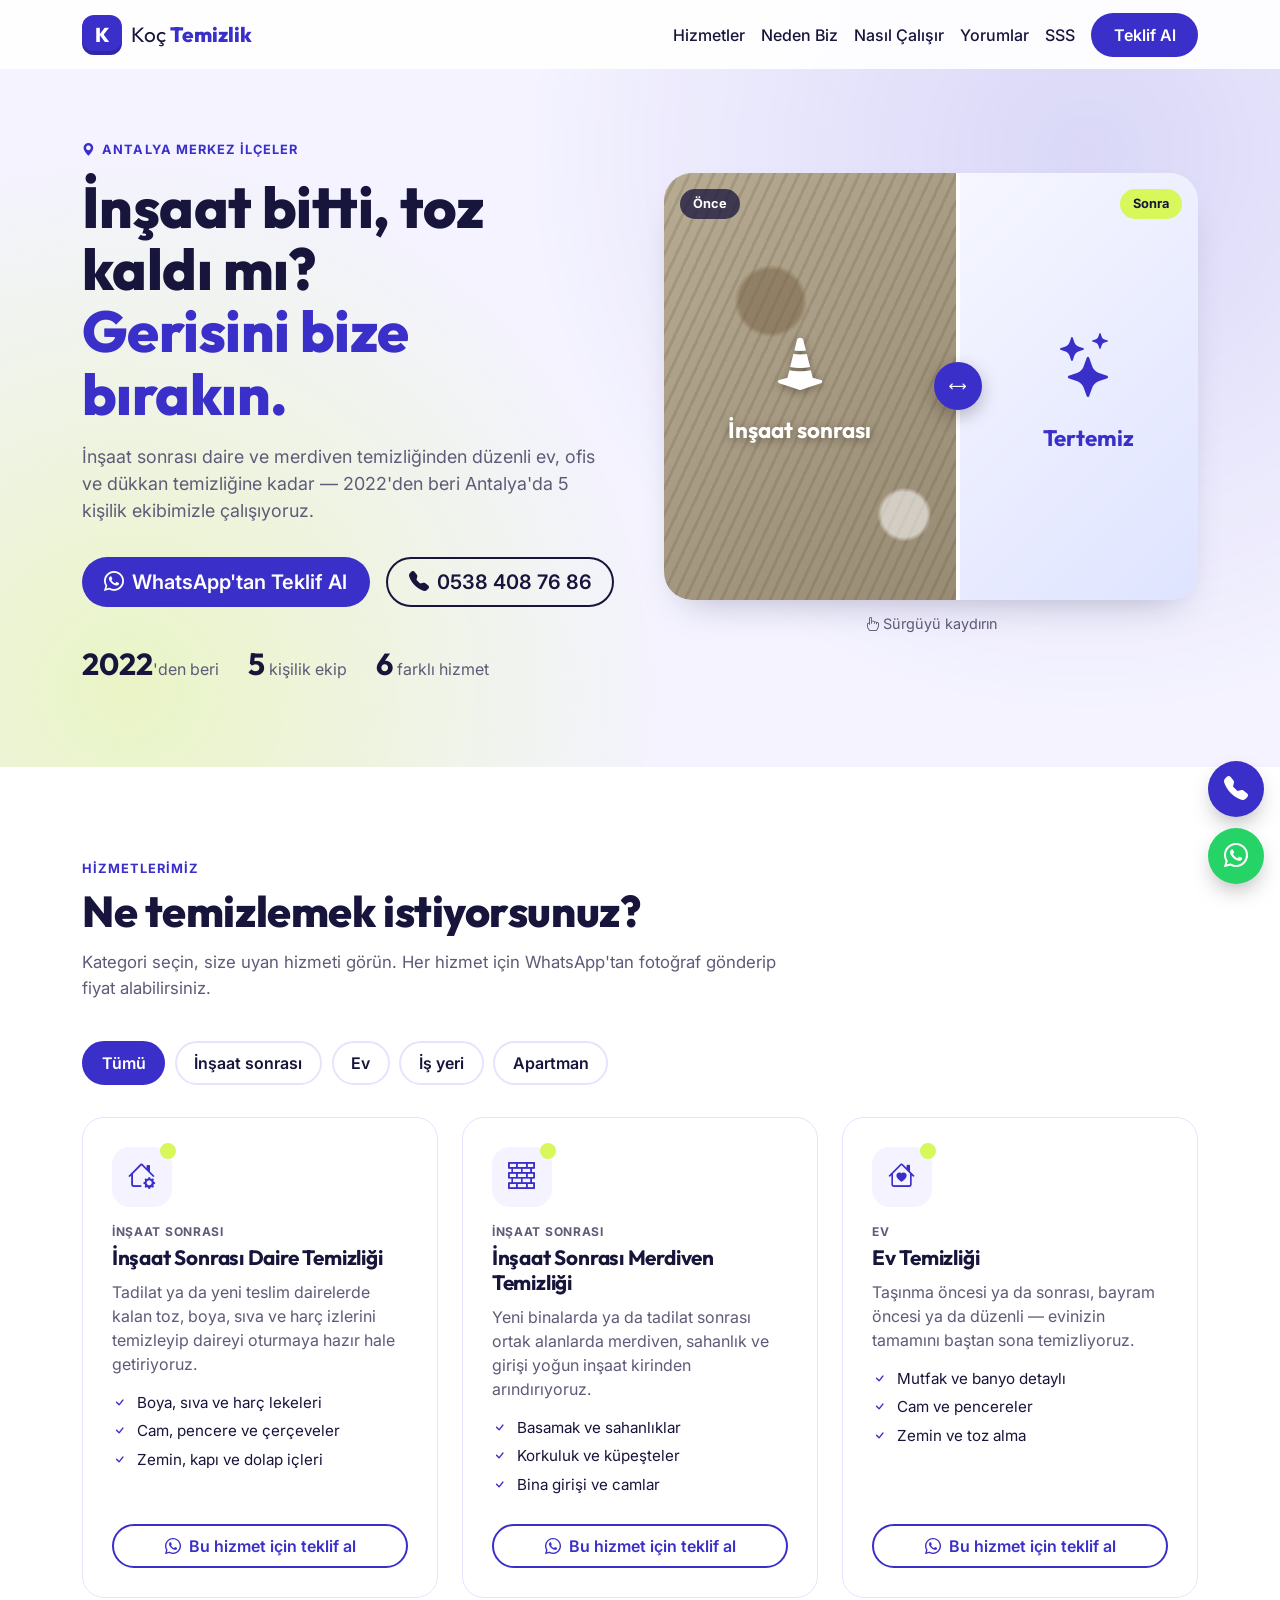
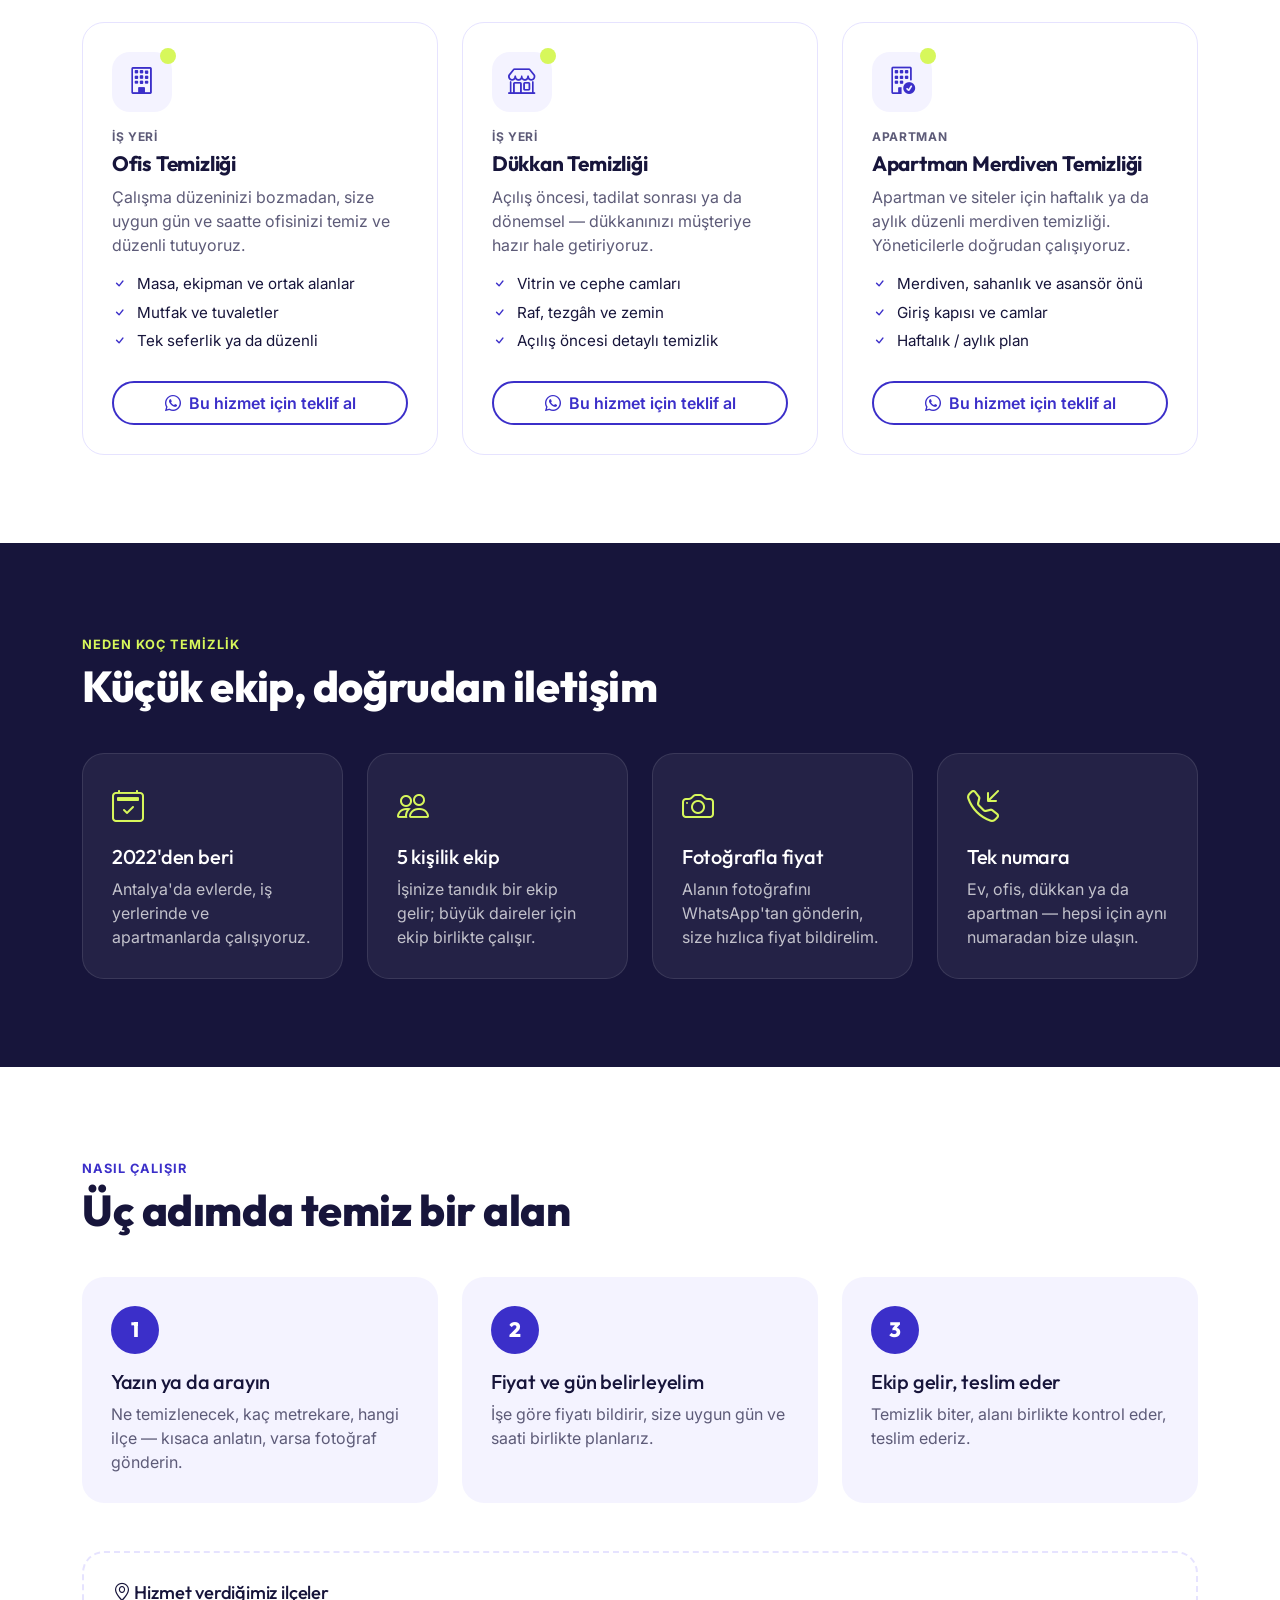
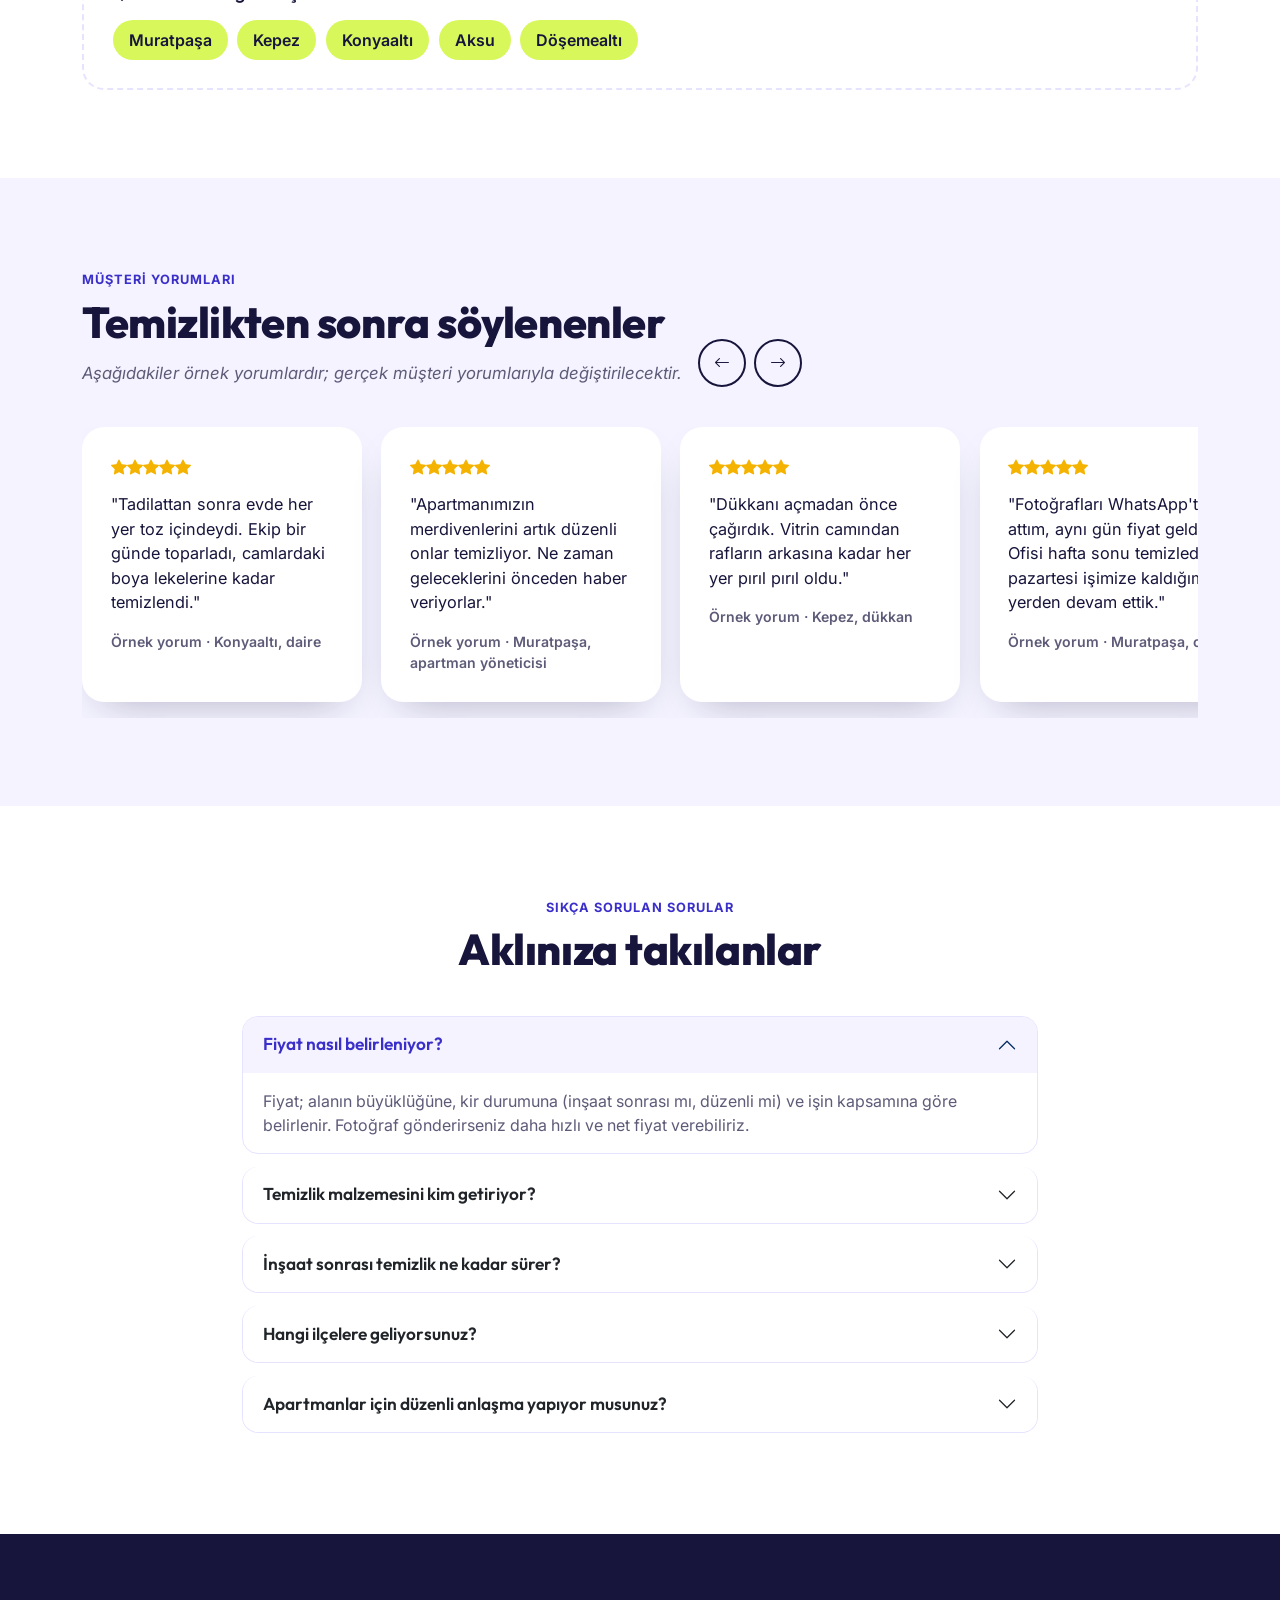
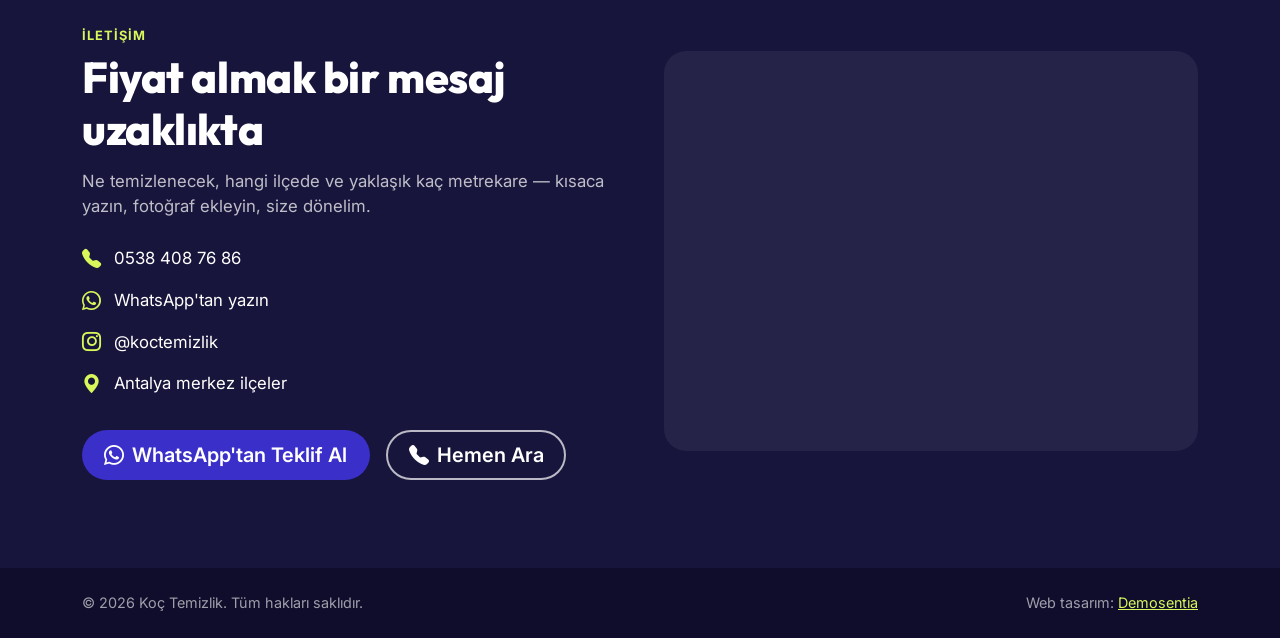
==== index.html @ 2dc4b2a9 "Koç Temizlik: Standart paket demo sitesi (tek sayfa, hizmet filtresi, önce/sonra sürgüsü) Co-Authore" ====
<!DOCTYPE html>
<html lang="tr">
<head>
  <!-- ============================================================
       TEMEL META ETİKETLERİ
       ============================================================ -->
  <meta charset="UTF-8" />
  <meta name="viewport" content="width=device-width, initial-scale=1.0" />
  <title>Koç Temizlik | Antalya İnşaat Sonrası, Ev, Ofis ve Merdiven Temizliği</title>
  <meta name="description" content="Koç Temizlik — 2022'den beri Antalya merkez ilçelerde inşaat sonrası daire ve merdiven temizliği, ev, ofis, dükkan ve apartman merdiven temizliği. WhatsApp'tan fotoğraf gönderin, hızlı fiyat alın." />
  <meta name="keywords" content="antalya temizlik şirketi, inşaat sonrası temizlik antalya, merdiven temizliği antalya, ofis temizliği antalya, ev temizliği antalya, muratpaşa temizlik, kepez temizlik, konyaaltı temizlik" />
  <meta name="robots" content="index, follow" />
  <meta name="author" content="Koç Temizlik" />
  <link rel="canonical" href="https://regular07.github.io/demo-temizlik/" />

  <!-- ============================================================
       SEO — Open Graph ve Twitter Card
       Link WhatsApp'ta / Instagram'da paylaşılınca çıkan önizleme kartı.
       og:image MUTLAK adres olmalı, göreli yol çalışmaz.
       ============================================================ -->
  <meta property="og:type" content="business.business" />
  <meta property="og:site_name" content="Koç Temizlik" />
  <meta property="og:title" content="Koç Temizlik | Antalya'da İnşaat Sonrası ve Düzenli Temizlik" />
  <meta property="og:description" content="İnşaat sonrası daire ve merdiven, ev, ofis, dükkan ve apartman temizliği. Antalya merkez ilçeler." />
  <meta property="og:image" content="https://regular07.github.io/demo-temizlik/assets/img/og.jpg" />
  <meta property="og:image:width" content="1200" />
  <meta property="og:image:height" content="630" />
  <meta property="og:image:alt" content="Koç Temizlik — Antalya temizlik hizmetleri" />
  <meta property="og:url" content="https://regular07.github.io/demo-temizlik/" />
  <meta property="og:locale" content="tr_TR" />
  <meta name="twitter:card" content="summary_large_image" />
  <meta name="twitter:title" content="Koç Temizlik | Antalya" />
  <meta name="twitter:description" content="İnşaat sonrası, ev, ofis, dükkan ve merdiven temizliği. Antalya merkez ilçeler." />
  <meta name="twitter:image" content="https://regular07.github.io/demo-temizlik/assets/img/og.jpg" />

  <!-- Favicon: inline SVG, ekstra dosya isteği yok -->
  <link rel="icon" href="data:image/svg+xml,%3Csvg xmlns='http://www.w3.org/2000/svg' viewBox='0 0 100 100'%3E%3Crect width='100' height='100' rx='24' fill='%233b2fc9'/%3E%3Ctext x='50' y='70' font-size='60' text-anchor='middle' fill='%23ffffff' font-family='Arial,sans-serif' font-weight='800'%3EK%3C/text%3E%3C/svg%3E" />

  <!-- ============================================================
       HARİCİ KÜTÜPHANELER — Bootstrap 5.3 + Bootstrap Icons +
       Google Fonts (Outfit: başlıklar / Inter: gövde). Derleme yok.
       ============================================================ -->
  <link rel="preconnect" href="https://fonts.googleapis.com" />
  <link rel="preconnect" href="https://fonts.gstatic.com" crossorigin />
  <link href="https://fonts.googleapis.com/css2?family=Outfit:wght@500;600;700;800&family=Inter:wght@400;500;600&display=swap" rel="stylesheet" />
  <link href="https://cdn.jsdelivr.net/npm/bootstrap@5.3.3/dist/css/bootstrap.min.css" rel="stylesheet" />
  <link href="https://cdn.jsdelivr.net/npm/bootstrap-icons@1.11.3/font/bootstrap-icons.min.css" rel="stylesheet" />
  <!-- Kendi stilimiz Bootstrap'ten SONRA gelir. ?v= cache kırmak için. -->
  <link rel="stylesheet" href="style.css?v=3" />

  <!-- ============================================================
       SEO — Yapılandırılmış veri (JSON-LD). schema.org'da ayrı bir
       "temizlik şirketi" tipi yok; LocalBusiness + hizmet kataloğu.
       ============================================================ -->
  <script type="application/ld+json">
  {
    "@context": "https://schema.org",
    "@type": "LocalBusiness",
    "name": "Koç Temizlik",
    "description": "Antalya merkez ilçelerde inşaat sonrası, ev, ofis, dükkan ve apartman merdiven temizliği.",
    "url": "https://regular07.github.io/demo-temizlik/",
    "image": "https://regular07.github.io/demo-temizlik/assets/img/og.jpg",
    "telephone": "+905384087686",
    "foundingDate": "2022",
    "numberOfEmployees": { "@type": "QuantitativeValue", "value": 5 },
    "address": { "@type": "PostalAddress", "addressLocality": "Antalya", "addressCountry": "TR" },
    "areaServed": ["Muratpaşa", "Kepez", "Konyaaltı", "Aksu", "Döşemealtı"],
    "sameAs": ["https://www.instagram.com/koctemizlik/"],
    "hasOfferCatalog": {
      "@type": "OfferCatalog",
      "name": "Temizlik hizmetleri",
      "itemListElement": [
        { "@type": "Offer", "itemOffered": { "@type": "Service", "name": "İnşaat sonrası daire temizliği" } },
        { "@type": "Offer", "itemOffered": { "@type": "Service", "name": "İnşaat sonrası merdiven temizliği" } },
        { "@type": "Offer", "itemOffered": { "@type": "Service", "name": "Ev temizliği" } },
        { "@type": "Offer", "itemOffered": { "@type": "Service", "name": "Ofis temizliği" } },
        { "@type": "Offer", "itemOffered": { "@type": "Service", "name": "Dükkan temizliği" } },
        { "@type": "Offer", "itemOffered": { "@type": "Service", "name": "Apartman merdiven temizliği" } }
      ]
    }
  }
  </script>
</head>
<body>

  <!-- ============================================================
       ÜST MENÜ
       ============================================================ -->
  <nav class="navbar navbar-expand-lg fixed-top" id="ustMenu" aria-label="Ana menü">
    <div class="container">
      <a class="navbar-brand" href="#ust">
        <span class="marka-isaret" aria-hidden="true">K</span>
        <span class="marka-yazi">Koç <strong>Temizlik</strong></span>
      </a>
      <button class="navbar-toggler" type="button" data-bs-toggle="collapse" data-bs-target="#menu" aria-controls="menu" aria-expanded="false" aria-label="Menüyü aç">
        <i class="bi bi-list"></i>
      </button>
      <div class="collapse navbar-collapse" id="menu">
        <ul class="navbar-nav ms-auto align-items-lg-center">
          <li class="nav-item"><a class="nav-link" href="#hizmetler">Hizmetler</a></li>
          <li class="nav-item"><a class="nav-link" href="#neden-biz">Neden Biz</a></li>
          <li class="nav-item"><a class="nav-link" href="#nasil">Nasıl Çalışır</a></li>
          <li class="nav-item"><a class="nav-link" href="#yorumlar">Yorumlar</a></li>
          <li class="nav-item"><a class="nav-link" href="#sss">SSS</a></li>
          <li class="nav-item ms-lg-2"><a class="btn btn-marka" href="#iletisim">Teklif Al</a></li>
        </ul>
      </div>
    </div>
  </nav>

  <main id="ust">

    <!-- ============================================================
         HERO — solda mesaj, sağda önce/sonra sürgüsü
         ============================================================ -->
    <section class="hero">
      <div class="container">
        <div class="row align-items-center g-5">
          <div class="col-lg-6">
            <span class="ust-etiket"><i class="bi bi-geo-alt-fill"></i> Antalya merkez ilçeler</span>
            <h1>İnşaat bitti, toz kaldı mı? <span class="vurgu">Gerisini bize bırakın.</span></h1>
            <p class="hero-alt">İnşaat sonrası daire ve merdiven temizliğinden düzenli ev, ofis ve dükkan temizliğine kadar — 2022'den beri Antalya'da 5 kişilik ekibimizle çalışıyoruz.</p>
            <div class="d-flex flex-wrap gap-3">
              <a href="https://wa.me/905384087686?text=Merhaba%2C%20temizlik%20i%C3%A7in%20fiyat%20almak%20istiyorum." target="_blank" rel="noopener" class="btn btn-marka btn-lg"><i class="bi bi-whatsapp"></i> WhatsApp'tan Teklif Al</a>
              <a href="tel:+905384087686" class="btn btn-cizgi btn-lg"><i class="bi bi-telephone-fill"></i> 0538 408 76 86</a>
            </div>
            <!-- Güven şeridi: sadece müşteriden gelen gerçek bilgiler -->
            <ul class="guven-seridi">
              <li><strong>2022</strong><span>'den beri</span></li>
              <li><strong>5</strong><span> kişilik ekip</span></li>
              <li><strong>6</strong><span> farklı hizmet</span></li>
            </ul>
          </div>

          <div class="col-lg-6">
            <!-- ÖNCE / SONRA SÜRGÜSÜ
                 Fotoğraf olmadan: "kirli" yüzey CSS desenidir. Gerçek fotoğraf
                 gelince .yuzey-kirli ve .yuzey-temiz içine <img> konabilir. -->
            <figure class="once-sonra" id="onceSonra" aria-label="Önce ve sonra karşılaştırması">
              <div class="yuzey yuzey-temiz">
                <div class="yuzey-icerik">
                  <i class="bi bi-stars"></i>
                  <span>Tertemiz</span>
                </div>
              </div>
              <div class="yuzey yuzey-kirli" id="kirliKatman">
                <div class="yuzey-icerik">
                  <i class="bi bi-cone-striped"></i>
                  <span>İnşaat sonrası</span>
                </div>
              </div>
              <span class="etiket etiket-once">Önce</span>
              <span class="etiket etiket-sonra">Sonra</span>
              <div class="tutamac" id="tutamac" aria-hidden="true"><i class="bi bi-arrows"></i></div>
              <input type="range" min="0" max="100" value="55" class="surgu" id="surgu" aria-label="Önce / sonra sürgüsü" />
            </figure>
            <p class="surgu-ipucu"><i class="bi bi-hand-index"></i> Sürgüyü kaydırın</p>
          </div>
        </div>
      </div>
    </section>

    <!-- ============================================================
         HİZMETLER — filtrelenebilir liste (Standart paketin vitrini)
         Her kartın butonu WhatsApp'a o hizmetin adıyla hazır mesaj açar.
         ============================================================ -->
    <section class="bolum" id="hizmetler">
      <div class="container">
        <div class="bolum-baslik">
          <span class="ust-etiket">Hizmetlerimiz</span>
          <h2>Ne temizlemek istiyorsunuz?</h2>
          <p>Kategori seçin, size uyan hizmeti görün. Her hizmet için WhatsApp'tan fotoğraf gönderip fiyat alabilirsiniz.</p>
        </div>

        <div class="filtreler" role="group" aria-label="Hizmet filtreleri">
          <button class="filtre aktif" data-filtre="hepsi">Tümü</button>
          <button class="filtre" data-filtre="insaat">İnşaat sonrası</button>
          <button class="filtre" data-filtre="ev">Ev</button>
          <button class="filtre" data-filtre="isyeri">İş yeri</button>
          <button class="filtre" data-filtre="apartman">Apartman</button>
        </div>

        <div class="row g-4" id="hizmetListesi">
          <!-- Kart kalıbı: data-kategori filtre ile eşleşir (birden çok olabilir, boşlukla) -->
          <div class="col-md-6 col-lg-4 hizmet" data-kategori="insaat ev">
            <article class="hizmet-kart">
              <div class="hizmet-ikon"><i class="bi bi-house-gear"></i></div>
              <span class="kategori-rozet">İnşaat sonrası</span>
              <h3>İnşaat Sonrası Daire Temizliği</h3>
              <p>Tadilat ya da yeni teslim dairelerde kalan toz, boya, sıva ve harç izlerini temizleyip daireyi oturmaya hazır hale getiriyoruz.</p>
              <ul class="dahil">
                <li>Boya, sıva ve harç lekeleri</li>
                <li>Cam, pencere ve çerçeveler</li>
                <li>Zemin, kapı ve dolap içleri</li>
              </ul>
              <a class="btn btn-kart" target="_blank" rel="noopener" href="https://wa.me/905384087686?text=Merhaba%2C%20in%C5%9Faat%20sonras%C4%B1%20daire%20temizli%C4%9Fi%20i%C3%A7in%20fiyat%20almak%20istiyorum."><i class="bi bi-whatsapp"></i> Bu hizmet için teklif al</a>
            </article>
          </div>

          <div class="col-md-6 col-lg-4 hizmet" data-kategori="insaat apartman">
            <article class="hizmet-kart">
              <div class="hizmet-ikon"><i class="bi bi-bricks"></i></div>
              <span class="kategori-rozet">İnşaat sonrası</span>
              <h3>İnşaat Sonrası Merdiven Temizliği</h3>
              <p>Yeni binalarda ya da tadilat sonrası ortak alanlarda merdiven, sahanlık ve girişi yoğun inşaat kirinden arındırıyoruz.</p>
              <ul class="dahil">
                <li>Basamak ve sahanlıklar</li>
                <li>Korkuluk ve küpeşteler</li>
                <li>Bina girişi ve camlar</li>
              </ul>
              <a class="btn btn-kart" target="_blank" rel="noopener" href="https://wa.me/905384087686?text=Merhaba%2C%20in%C5%9Faat%20sonras%C4%B1%20merdiven%20temizli%C4%9Fi%20i%C3%A7in%20fiyat%20almak%20istiyorum."><i class="bi bi-whatsapp"></i> Bu hizmet için teklif al</a>
            </article>
          </div>

          <div class="col-md-6 col-lg-4 hizmet" data-kategori="ev">
            <article class="hizmet-kart">
              <div class="hizmet-ikon"><i class="bi bi-house-heart"></i></div>
              <span class="kategori-rozet">Ev</span>
              <h3>Ev Temizliği</h3>
              <p>Taşınma öncesi ya da sonrası, bayram öncesi ya da düzenli — evinizin tamamını baştan sona temizliyoruz.</p>
              <ul class="dahil">
                <li>Mutfak ve banyo detaylı</li>
                <li>Cam ve pencereler</li>
                <li>Zemin ve toz alma</li>
              </ul>
              <a class="btn btn-kart" target="_blank" rel="noopener" href="https://wa.me/905384087686?text=Merhaba%2C%20ev%20temizli%C4%9Fi%20i%C3%A7in%20fiyat%20almak%20istiyorum."><i class="bi bi-whatsapp"></i> Bu hizmet için teklif al</a>
            </article>
          </div>

          <div class="col-md-6 col-lg-4 hizmet" data-kategori="isyeri">
            <article class="hizmet-kart">
              <div class="hizmet-ikon"><i class="bi bi-building"></i></div>
              <span class="kategori-rozet">İş yeri</span>
              <h3>Ofis Temizliği</h3>
              <p>Çalışma düzeninizi bozmadan, size uygun gün ve saatte ofisinizi temiz ve düzenli tutuyoruz.</p>
              <ul class="dahil">
                <li>Masa, ekipman ve ortak alanlar</li>
                <li>Mutfak ve tuvaletler</li>
                <li>Tek seferlik ya da düzenli</li>
              </ul>
              <a class="btn btn-kart" target="_blank" rel="noopener" href="https://wa.me/905384087686?text=Merhaba%2C%20ofis%20temizli%C4%9Fi%20i%C3%A7in%20fiyat%20almak%20istiyorum."><i class="bi bi-whatsapp"></i> Bu hizmet için teklif al</a>
            </article>
          </div>

          <div class="col-md-6 col-lg-4 hizmet" data-kategori="isyeri insaat">
            <article class="hizmet-kart">
              <div class="hizmet-ikon"><i class="bi bi-shop"></i></div>
              <span class="kategori-rozet">İş yeri</span>
              <h3>Dükkan Temizliği</h3>
              <p>Açılış öncesi, tadilat sonrası ya da dönemsel — dükkanınızı müşteriye hazır hale getiriyoruz.</p>
              <ul class="dahil">
                <li>Vitrin ve cephe camları</li>
                <li>Raf, tezgâh ve zemin</li>
                <li>Açılış öncesi detaylı temizlik</li>
              </ul>
              <a class="btn btn-kart" target="_blank" rel="noopener" href="https://wa.me/905384087686?text=Merhaba%2C%20d%C3%BCkkan%20temizli%C4%9Fi%20i%C3%A7in%20fiyat%20almak%20istiyorum."><i class="bi bi-whatsapp"></i> Bu hizmet için teklif al</a>
            </article>
          </div>

          <div class="col-md-6 col-lg-4 hizmet" data-kategori="apartman">
            <article class="hizmet-kart">
              <div class="hizmet-ikon"><i class="bi bi-building-check"></i></div>
              <span class="kategori-rozet">Apartman</span>
              <h3>Apartman Merdiven Temizliği</h3>
              <p>Apartman ve siteler için haftalık ya da aylık düzenli merdiven temizliği. Yöneticilerle doğrudan çalışıyoruz.</p>
              <ul class="dahil">
                <li>Merdiven, sahanlık ve asansör önü</li>
                <li>Giriş kapısı ve camlar</li>
                <li>Haftalık / aylık plan</li>
              </ul>
              <a class="btn btn-kart" target="_blank" rel="noopener" href="https://wa.me/905384087686?text=Merhaba%2C%20apartman%20merdiven%20temizli%C4%9Fi%20i%C3%A7in%20fiyat%20almak%20istiyorum."><i class="bi bi-whatsapp"></i> Bu hizmet için teklif al</a>
            </article>
          </div>
        </div>
      </div>
    </section>

    <!-- ============================================================
         NEDEN BİZ
         ============================================================ -->
    <section class="bolum bolum-koyu" id="neden-biz">
      <div class="container">
        <div class="bolum-baslik">
          <span class="ust-etiket">Neden Koç Temizlik</span>
          <h2>Küçük ekip, doğrudan iletişim</h2>
        </div>
        <div class="row g-4">
          <div class="col-sm-6 col-lg-3">
            <div class="neden-kart">
              <i class="bi bi-calendar2-check"></i>
              <h3>2022'den beri</h3>
              <p>Antalya'da evlerde, iş yerlerinde ve apartmanlarda çalışıyoruz.</p>
            </div>
          </div>
          <div class="col-sm-6 col-lg-3">
            <div class="neden-kart">
              <i class="bi bi-people"></i>
              <h3>5 kişilik ekip</h3>
              <p>İşinize tanıdık bir ekip gelir; büyük daireler için ekip birlikte çalışır.</p>
            </div>
          </div>
          <div class="col-sm-6 col-lg-3">
            <div class="neden-kart">
              <i class="bi bi-camera"></i>
              <h3>Fotoğrafla fiyat</h3>
              <p>Alanın fotoğrafını WhatsApp'tan gönderin, size hızlıca fiyat bildirelim.</p>
            </div>
          </div>
          <div class="col-sm-6 col-lg-3">
            <div class="neden-kart">
              <i class="bi bi-telephone-inbound"></i>
              <h3>Tek numara</h3>
              <p>Ev, ofis, dükkan ya da apartman — hepsi için aynı numaradan bize ulaşın.</p>
            </div>
          </div>
        </div>
      </div>
    </section>

    <!-- ============================================================
         NASIL ÇALIŞIR — 3 adım
         ============================================================ -->
    <section class="bolum" id="nasil">
      <div class="container">
        <div class="bolum-baslik">
          <span class="ust-etiket">Nasıl çalışır</span>
          <h2>Üç adımda temiz bir alan</h2>
        </div>
        <ol class="adimlar">
          <li>
            <span class="adim-no">1</span>
            <h3>Yazın ya da arayın</h3>
            <p>Ne temizlenecek, kaç metrekare, hangi ilçe — kısaca anlatın, varsa fotoğraf gönderin.</p>
          </li>
          <li>
            <span class="adim-no">2</span>
            <h3>Fiyat ve gün belirleyelim</h3>
            <p>İşe göre fiyatı bildirir, size uygun gün ve saati birlikte planlarız.</p>
          </li>
          <li>
            <span class="adim-no">3</span>
            <h3>Ekip gelir, teslim eder</h3>
            <p>Temizlik biter, alanı birlikte kontrol eder, teslim ederiz.</p>
          </li>
        </ol>

        <!-- Hizmet bölgeleri: "Antalya merkez ilçeler" -->
        <div class="bolgeler">
          <h3><i class="bi bi-geo-alt"></i> Hizmet verdiğimiz ilçeler</h3>
          <ul>
            <li>Muratpaşa</li>
            <li>Kepez</li>
            <li>Konyaaltı</li>
            <li>Aksu</li>
            <li>Döşemealtı</li>
          </ul>
        </div>
      </div>
    </section>

    <!-- ============================================================
         YORUMLAR — kaydırmalı liste (kütüphanesiz, scroll-snap)
         ⚠️ Bunlar ÖRNEK yorumlardır. Gerçek müşteri yorumları gelince
         değiştirilmeli, değiştirilene kadar "örnek" notu kalmalı.
         ============================================================ -->
    <section class="bolum bolum-acik" id="yorumlar">
      <div class="container">
        <div class="bolum-baslik d-flex flex-wrap justify-content-between align-items-end gap-3">
          <div>
            <span class="ust-etiket">Müşteri yorumları</span>
            <h2>Temizlikten sonra söylenenler</h2>
            <p class="demo-not mb-0">Aşağıdakiler örnek yorumlardır; gerçek müşteri yorumlarıyla değiştirilecektir.</p>
          </div>
          <div class="kaydir-butonlar">
            <button class="kaydir" data-yon="-1" aria-label="Önceki yorum"><i class="bi bi-arrow-left"></i></button>
            <button class="kaydir" data-yon="1" aria-label="Sonraki yorum"><i class="bi bi-arrow-right"></i></button>
          </div>
        </div>
        <div class="yorum-serit" id="yorumSerit" tabindex="0" aria-label="Yorumlar">
          <blockquote class="yorum">
            <div class="yildiz" aria-label="5 yıldız"><i class="bi bi-star-fill"></i><i class="bi bi-star-fill"></i><i class="bi bi-star-fill"></i><i class="bi bi-star-fill"></i><i class="bi bi-star-fill"></i></div>
            <p>"Tadilattan sonra evde her yer toz içindeydi. Ekip bir günde toparladı, camlardaki boya lekelerine kadar temizlendi."</p>
            <footer>Örnek yorum · Konyaaltı, daire</footer>
          </blockquote>
          <blockquote class="yorum">
            <div class="yildiz" aria-label="5 yıldız"><i class="bi bi-star-fill"></i><i class="bi bi-star-fill"></i><i class="bi bi-star-fill"></i><i class="bi bi-star-fill"></i><i class="bi bi-star-fill"></i></div>
            <p>"Apartmanımızın merdivenlerini artık düzenli onlar temizliyor. Ne zaman geleceklerini önceden haber veriyorlar."</p>
            <footer>Örnek yorum · Muratpaşa, apartman yöneticisi</footer>
          </blockquote>
          <blockquote class="yorum">
            <div class="yildiz" aria-label="5 yıldız"><i class="bi bi-star-fill"></i><i class="bi bi-star-fill"></i><i class="bi bi-star-fill"></i><i class="bi bi-star-fill"></i><i class="bi bi-star-fill"></i></div>
            <p>"Dükkanı açmadan önce çağırdık. Vitrin camından rafların arkasına kadar her yer pırıl pırıl oldu."</p>
            <footer>Örnek yorum · Kepez, dükkan</footer>
          </blockquote>
          <blockquote class="yorum">
            <div class="yildiz" aria-label="5 yıldız"><i class="bi bi-star-fill"></i><i class="bi bi-star-fill"></i><i class="bi bi-star-fill"></i><i class="bi bi-star-fill"></i><i class="bi bi-star-fill"></i></div>
            <p>"Fotoğrafları WhatsApp'tan attım, aynı gün fiyat geldi. Ofisi hafta sonu temizlediler, pazartesi işimize kaldığımız yerden devam ettik."</p>
            <footer>Örnek yorum · Muratpaşa, ofis</footer>
          </blockquote>
        </div>
      </div>
    </section>

    <!-- ============================================================
         SSS — Bootstrap akordeon
         ⚠️ Cevaplar taslaktır, Hakan Bey'le teyit edilecek (README).
         ============================================================ -->
    <section class="bolum" id="sss">
      <div class="container dar">
        <div class="bolum-baslik text-center">
          <span class="ust-etiket">Sıkça sorulan sorular</span>
          <h2>Aklınıza takılanlar</h2>
        </div>
        <div class="accordion" id="sssListe">
          <div class="accordion-item">
            <h3 class="accordion-header">
              <button class="accordion-button" type="button" data-bs-toggle="collapse" data-bs-target="#s1" aria-expanded="true" aria-controls="s1">Fiyat nasıl belirleniyor?</button>
            </h3>
            <div id="s1" class="accordion-collapse collapse show" data-bs-parent="#sssListe">
              <div class="accordion-body">Fiyat; alanın büyüklüğüne, kir durumuna (inşaat sonrası mı, düzenli mi) ve işin kapsamına göre belirlenir. Fotoğraf gönderirseniz daha hızlı ve net fiyat verebiliriz.</div>
            </div>
          </div>
          <div class="accordion-item">
            <h3 class="accordion-header">
              <button class="accordion-button collapsed" type="button" data-bs-toggle="collapse" data-bs-target="#s2" aria-expanded="false" aria-controls="s2">Temizlik malzemesini kim getiriyor?</button>
            </h3>
            <div id="s2" class="accordion-collapse collapse" data-bs-parent="#sssListe">
              <div class="accordion-body">Ekibimiz işe uygun malzeme ve ekipmanla gelir. Özel bir ürün kullanılmasını istiyorsanız önceden haber vermeniz yeterli.</div>
            </div>
          </div>
          <div class="accordion-item">
            <h3 class="accordion-header">
              <button class="accordion-button collapsed" type="button" data-bs-toggle="collapse" data-bs-target="#s3" aria-expanded="false" aria-controls="s3">İnşaat sonrası temizlik ne kadar sürer?</button>
            </h3>
            <div id="s3" class="accordion-collapse collapse" data-bs-parent="#sssListe">
              <div class="accordion-body">Dairenin büyüklüğüne ve kirin yoğunluğuna göre değişir. Keşif ya da fotoğraf sonrası size tahmini süreyi bildiririz.</div>
            </div>
          </div>
          <div class="accordion-item">
            <h3 class="accordion-header">
              <button class="accordion-button collapsed" type="button" data-bs-toggle="collapse" data-bs-target="#s4" aria-expanded="false" aria-controls="s4">Hangi ilçelere geliyorsunuz?</button>
            </h3>
            <div id="s4" class="accordion-collapse collapse" data-bs-parent="#sssListe">
              <div class="accordion-body">Antalya merkez ilçeler: Muratpaşa, Kepez, Konyaaltı, Aksu ve Döşemealtı.</div>
            </div>
          </div>
          <div class="accordion-item">
            <h3 class="accordion-header">
              <button class="accordion-button collapsed" type="button" data-bs-toggle="collapse" data-bs-target="#s5" aria-expanded="false" aria-controls="s5">Apartmanlar için düzenli anlaşma yapıyor musunuz?</button>
            </h3>
            <div id="s5" class="accordion-collapse collapse" data-bs-parent="#sssListe">
              <div class="accordion-body">Evet. Apartman ve siteler için haftalık ya da aylık düzenli merdiven temizliği planı yapıyoruz; yöneticiyle doğrudan çalışıyoruz.</div>
            </div>
          </div>
        </div>
      </div>
    </section>

    <!-- ============================================================
         İLETİŞİM
         ============================================================ -->
    <section class="bolum bolum-koyu" id="iletisim">
      <div class="container">
        <div class="row g-5 align-items-center">
          <div class="col-lg-6">
            <span class="ust-etiket">İletişim</span>
            <h2>Fiyat almak bir mesaj uzaklıkta</h2>
            <p class="iletisim-alt">Ne temizlenecek, hangi ilçede ve yaklaşık kaç metrekare — kısaca yazın, fotoğraf ekleyin, size dönelim.</p>
            <ul class="iletisim-liste">
              <li><i class="bi bi-telephone-fill"></i> <a href="tel:+905384087686">0538 408 76 86</a></li>
              <li><i class="bi bi-whatsapp"></i> <a href="https://wa.me/905384087686?text=Merhaba%2C%20temizlik%20i%C3%A7in%20fiyat%20almak%20istiyorum." target="_blank" rel="noopener">WhatsApp'tan yazın</a></li>
              <li><i class="bi bi-instagram"></i> <a href="https://www.instagram.com/koctemizlik/" target="_blank" rel="noopener">@koctemizlik</a></li>
              <li><i class="bi bi-geo-alt-fill"></i> Antalya merkez ilçeler</li>
            </ul>
            <div class="d-flex flex-wrap gap-3">
              <a href="https://wa.me/905384087686?text=Merhaba%2C%20temizlik%20i%C3%A7in%20fiyat%20almak%20istiyorum." target="_blank" rel="noopener" class="btn btn-marka btn-lg"><i class="bi bi-whatsapp"></i> WhatsApp'tan Teklif Al</a>
              <a href="tel:+905384087686" class="btn btn-cizgi-acik btn-lg"><i class="bi bi-telephone-fill"></i> Hemen Ara</a>
            </div>
          </div>
          <div class="col-lg-6">
            <!-- Adres paylaşılmadığı için harita Antalya merkezini gösterir -->
            <div class="harita">
              <iframe title="Antalya hizmet bölgesi haritası" src="https://www.google.com/maps?q=Antalya&z=11&output=embed" loading="lazy" referrerpolicy="no-referrer-when-downgrade"></iframe>
            </div>
          </div>
        </div>
      </div>
    </section>
  </main>

  <!-- ============================================================
       FOOTER
       ============================================================ -->
  <footer class="alt-bilgi">
    <div class="container d-flex flex-wrap justify-content-between gap-2">
      <span>© <span id="yil">2026</span> Koç Temizlik. Tüm hakları saklıdır.</span>
      <span>Web tasarım: <a href="https://regular07.github.io/demosantia/" target="_blank" rel="noopener">Demosentia</a></span>
    </div>
  </footer>

  <!-- Sağ altta sabit hızlı erişim butonları -->
  <div class="sabit-butonlar">
    <a href="tel:+905384087686" class="sabit-ara" aria-label="Telefonla ara"><i class="bi bi-telephone-fill"></i></a>
    <a href="https://wa.me/905384087686?text=Merhaba%2C%20temizlik%20i%C3%A7in%20fiyat%20almak%20istiyorum." target="_blank" rel="noopener" class="sabit-wa" aria-label="WhatsApp ile yaz"><i class="bi bi-whatsapp"></i></a>
  </div>

  <script src="https://cdn.jsdelivr.net/npm/bootstrap@5.3.3/dist/js/bootstrap.bundle.min.js"></script>
  <script src="script.js?v=1"></script>
</body>
</html>
---- style.css ----
/* ================================================================
   Koç Temizlik — stil dosyası
   Palet: koyu indigo (ana) + lavanta zemin + limon vurgu (çok az).
   Portfolyodaki diğer demolarla (turuncu, deniz mavisi, bakır,
   klinik yeşil, petrol) çakışmayan bir "ferah ama güçlü" kimlik.
   ================================================================ */
:root {
  --indigo: #3b2fc9;        /* ana marka rengi */
  --indigo-koyu: #2a2196;   /* hover */
  --murekkep: #17153b;      /* koyu bölümler ve metin */
  --lavanta: #f4f3ff;       /* açık bölüm zemini */
  --lavanta-2: #e6e3ff;     /* kart kenarları */
  --limon: #d7f75b;         /* küçük vurgular, ikon arkası */
  --gri: #5d5b78;           /* ikincil metin */
  --beyaz: #ffffff;
  --golge: 0 18px 40px -22px rgba(23, 21, 59, .35);
}

html { scroll-behavior: smooth; scroll-padding-top: 84px; }
body {
  font-family: 'Inter', system-ui, sans-serif;
  color: var(--murekkep);
  background: var(--beyaz);
  font-size: 16px;
}
h1, h2, h3 { font-family: 'Outfit', sans-serif; letter-spacing: -.01em; }
a { color: var(--indigo); }

/* Bootstrap g-5 gutter'ı 360px'de taşma yapıyor (3 demoda yaşandı) */
@media (max-width: 767.98px) { .row.g-5, .row.gx-5 { --bs-gutter-x: 1.5rem; } }

/* ---------------- Butonlar (44px+ dokunma hedefi) ---------------- */
.btn { min-height: 44px; display: inline-flex; align-items: center; justify-content: center; gap: .5rem; font-weight: 600; border-radius: 999px; }
.btn-marka { background: var(--indigo); color: var(--beyaz); border: 0; padding-inline: 1.4rem; }
.btn-marka:hover, .btn-marka:focus-visible { background: var(--indigo-koyu); color: var(--beyaz); }
.btn-cizgi { border: 2px solid var(--murekkep); color: var(--murekkep); padding-inline: 1.3rem; }
.btn-cizgi:hover { background: var(--murekkep); color: var(--beyaz); }
.btn-cizgi-acik { border: 2px solid rgba(255,255,255,.7); color: var(--beyaz); padding-inline: 1.3rem; }
.btn-cizgi-acik:hover { background: var(--beyaz); color: var(--murekkep); }

/* ---------------- Üst menü ---------------- */
#ustMenu { background: rgba(255,255,255,.92); backdrop-filter: blur(10px); transition: box-shadow .25s; padding-block: .6rem; }
#ustMenu.golgeli { box-shadow: 0 6px 24px -14px rgba(23,21,59,.4); }
.navbar-brand { display: flex; align-items: center; gap: .55rem; color: var(--murekkep); font-family: 'Outfit', sans-serif; font-size: 1.3rem; }
.navbar-brand strong { color: var(--indigo); font-weight: 800; }
.marka-isaret {
  width: 40px; height: 40px; border-radius: 12px; display: grid; place-items: center;
  background: var(--indigo); color: var(--beyaz); font-weight: 800; font-size: 1.25rem;
  box-shadow: inset 0 -4px 0 rgba(0,0,0,.18);
}
.nav-link { color: var(--murekkep); font-weight: 500; }
.nav-link:hover { color: var(--indigo); }
.navbar-toggler { border: 0; font-size: 1.8rem; color: var(--murekkep); min-width: 44px; min-height: 44px; }
.navbar-toggler:focus { box-shadow: none; }

/* ---------------- Ortak bölüm kalıbı ---------------- */
.bolum { padding-block: 5.5rem; }
.bolum-acik { background: var(--lavanta); }
.bolum-koyu { background: var(--murekkep); color: var(--beyaz); }
.bolum-baslik { margin-bottom: 2.5rem; max-width: 720px; }
.bolum-baslik.text-center { margin-inline: auto; }
.bolum-baslik h2 { font-size: clamp(1.9rem, 4vw, 2.7rem); font-weight: 800; margin-block: .4rem .8rem; }
.bolum-baslik p { color: var(--gri); font-size: 1.05rem; }
.bolum-koyu .bolum-baslik p { color: rgba(255,255,255,.72); }
.ust-etiket {
  display: inline-flex; align-items: center; gap: .4rem; font-size: .8rem; font-weight: 700;
  letter-spacing: .08em; text-transform: uppercase; color: var(--indigo);
}
.bolum-koyu .ust-etiket { color: var(--limon); }
.dar { max-width: 820px; }
.demo-not { font-size: .85rem; color: var(--gri); font-style: italic; }

/* ---------------- Hero ---------------- */
.hero {
  padding-block: 8.5rem 5rem;
  background:
    radial-gradient(circle at 85% 20%, rgba(59,47,201,.14), transparent 45%),
    radial-gradient(circle at 10% 90%, rgba(215,247,91,.35), transparent 40%),
    var(--lavanta);
}
.hero h1 { font-size: clamp(2.2rem, 5.2vw, 3.6rem); font-weight: 800; line-height: 1.08; margin-block: 1rem 1.2rem; }
.hero h1 .vurgu { color: var(--indigo); display: block; }
.hero-alt { font-size: 1.12rem; color: var(--gri); max-width: 540px; margin-bottom: 2rem; }
.guven-seridi { list-style: none; padding: 0; margin: 2.2rem 0 0; display: flex; flex-wrap: wrap; gap: 1.8rem; }
.guven-seridi li { color: var(--gri); }
.guven-seridi strong { font-family: 'Outfit', sans-serif; font-size: 1.9rem; color: var(--murekkep); }

/* ---------------- Önce / sonra sürgüsü ---------------- */
.once-sonra {
  position: relative; aspect-ratio: 5 / 4; width: 100%; margin: 0; border-radius: 28px;
  overflow: hidden; box-shadow: var(--golge); --konum: 55%; user-select: none;
}
.yuzey { position: absolute; inset: 0; display: grid; align-items: center; }
/* Yazılar orta çizgide üst üste binmesin: kirli taraf solda, temiz taraf sağda */
.yuzey-kirli { justify-items: start; padding-left: 12%; }
.yuzey-temiz { justify-items: end; padding-right: 12%; }
/* Temiz yüzey: parlak, ferah, parıltılı */
.yuzey-temiz {
  background:
    radial-gradient(circle at 30% 30%, rgba(255,255,255,.95), transparent 30%),
    linear-gradient(135deg, #ffffff 0%, #eef0ff 55%, #dfe4ff 100%);
}
/* Kirli yüzey: toz, harç sıçraması ve boya lekesi desenleri — tamamen CSS.
   GORSEL EKLEMEK ICIN: gerçek "önce" fotoğrafı gelirse bu katmana
   <img> konabilir ya da background-image'a url() eklenebilir. */
.yuzey-kirli {
  clip-path: inset(0 calc(100% - var(--konum)) 0 0);
  background:
    radial-gradient(circle at 20% 30%, rgba(120,100,70,.55) 0 6%, transparent 7%),
    radial-gradient(circle at 70% 65%, rgba(140,120,90,.5) 0 9%, transparent 10%),
    radial-gradient(circle at 45% 80%, rgba(255,255,255,.55) 0 5%, transparent 6%),
    radial-gradient(circle at 80% 20%, rgba(255,255,255,.5) 0 4%, transparent 5%),
    repeating-linear-gradient(115deg, rgba(90,75,55,.18) 0 3px, transparent 3px 11px),
    linear-gradient(135deg, #b8ab94 0%, #a2957d 50%, #8e826c 100%);
}
.yuzey-icerik { display: flex; flex-direction: column; align-items: center; gap: .5rem; font-family: 'Outfit', sans-serif; font-weight: 700; font-size: 1.4rem; }
.yuzey-temiz .yuzey-icerik { color: var(--indigo); }
.yuzey-temiz .yuzey-icerik i { font-size: 4rem; animation: parilti 2.4s ease-in-out infinite; }
.yuzey-kirli .yuzey-icerik { color: #fff; text-shadow: 0 2px 10px rgba(0,0,0,.35); }
.yuzey-kirli .yuzey-icerik i { font-size: 3.4rem; }
@keyframes parilti { 0%, 100% { transform: scale(1) rotate(0); opacity: 1; } 50% { transform: scale(1.12) rotate(8deg); opacity: .85; } }
@media (prefers-reduced-motion: reduce) { .yuzey-temiz .yuzey-icerik i { animation: none; } }
.etiket { position: absolute; top: 1rem; padding: .35rem .8rem; border-radius: 999px; font-size: .8rem; font-weight: 700; z-index: 3; }
.etiket-once { left: 1rem; background: rgba(23,21,59,.75); color: #fff; }
.etiket-sonra { right: 1rem; background: var(--limon); color: var(--murekkep); }
.tutamac {
  position: absolute; top: 0; bottom: 0; left: var(--konum); width: 4px; transform: translateX(-2px);
  background: var(--beyaz); z-index: 2; pointer-events: none;
}
.tutamac i {
  position: absolute; top: 50%; left: 50%; transform: translate(-50%, -50%);
  width: 48px; height: 48px; border-radius: 50%; display: grid; place-items: center;
  background: var(--indigo); color: #fff; font-size: 1.2rem; box-shadow: 0 6px 18px rgba(0,0,0,.25);
}
/* Görünmez range input tüm yüzeyi kaplar: dokunmatik ve klavye erişimi */
.surgu { position: absolute; inset: 0; width: 100%; height: 100%; opacity: 0; cursor: ew-resize; z-index: 4; margin: 0; }
.surgu:focus-visible + .tutamac, .once-sonra:focus-within .tutamac i { outline: 3px solid var(--limon); }
.surgu-ipucu { text-align: center; color: var(--gri); font-size: .9rem; margin-top: .8rem; }

/* ---------------- Hizmet filtresi ve kartlar ---------------- */
.filtreler { display: flex; flex-wrap: wrap; gap: .6rem; margin-bottom: 2rem; }
.filtre {
  min-height: 44px; padding-inline: 1.1rem; border-radius: 999px; font-weight: 600;
  border: 2px solid var(--lavanta-2); background: var(--beyaz); color: var(--murekkep); transition: .2s;
}
.filtre:hover { border-color: var(--indigo); }
.filtre.aktif { background: var(--indigo); border-color: var(--indigo); color: var(--beyaz); }
.hizmet { transition: opacity .25s, transform .25s; }
.hizmet.gizli { display: none; }
.hizmet-kart {
  height: 100%; display: flex; flex-direction: column; padding: 1.8rem; border-radius: 22px;
  border: 1px solid var(--lavanta-2); background: var(--beyaz); transition: transform .25s, box-shadow .25s;
}
.hizmet-kart:hover { transform: translateY(-4px); box-shadow: var(--golge); }
.hizmet-ikon {
  width: 60px; height: 60px; border-radius: 18px; display: grid; place-items: center; margin-bottom: 1rem;
  background: var(--lavanta); color: var(--indigo); font-size: 1.7rem; position: relative;
}
.hizmet-ikon::after { content: ""; position: absolute; width: 16px; height: 16px; border-radius: 50%; background: var(--limon); right: -4px; top: -4px; }
.kategori-rozet { font-size: .75rem; font-weight: 700; text-transform: uppercase; letter-spacing: .06em; color: var(--gri); }
.hizmet-kart h3 { font-size: 1.3rem; font-weight: 700; margin-block: .3rem .6rem; }
.hizmet-kart p { color: var(--gri); }
.dahil { list-style: none; padding: 0; margin: 0 0 1.4rem; }
.dahil li { position: relative; padding-left: 1.6rem; margin-bottom: .35rem; font-size: .95rem; }
.dahil li::before { content: "\F26E"; font-family: "bootstrap-icons"; position: absolute; left: 0; color: var(--indigo); }
.btn-kart { margin-top: auto; border: 2px solid var(--indigo); color: var(--indigo); }
.btn-kart:hover { background: var(--indigo); color: var(--beyaz); }

/* ---------------- Neden biz ---------------- */
.neden-kart { height: 100%; padding: 1.8rem; border-radius: 22px; background: rgba(255,255,255,.06); border: 1px solid rgba(255,255,255,.1); }
.neden-kart i { font-size: 2rem; color: var(--limon); }
.neden-kart h3 { font-size: 1.25rem; margin-block: .9rem .5rem; }
.neden-kart p { color: rgba(255,255,255,.72); margin: 0; }

/* ---------------- Nasıl çalışır ---------------- */
.adimlar { list-style: none; padding: 0; margin: 0; display: grid; grid-template-columns: repeat(3, 1fr); gap: 1.5rem; }
.adimlar li { padding: 1.8rem; border-radius: 22px; background: var(--lavanta); }
.adim-no {
  width: 48px; height: 48px; border-radius: 50%; display: grid; place-items: center;
  background: var(--indigo); color: var(--beyaz); font-family: 'Outfit', sans-serif; font-weight: 800; font-size: 1.3rem;
}
.adimlar h3 { font-size: 1.25rem; margin-block: 1rem .5rem; }
.adimlar p { color: var(--gri); margin: 0; }
@media (max-width: 767.98px) { .adimlar { grid-template-columns: 1fr; } }
.bolgeler { margin-top: 3rem; padding: 1.8rem; border-radius: 22px; border: 2px dashed var(--lavanta-2); }
.bolgeler h3 { font-size: 1.15rem; margin-bottom: 1rem; }
.bolgeler ul { list-style: none; padding: 0; margin: 0; display: flex; flex-wrap: wrap; gap: .6rem; }
.bolgeler li { padding: .5rem 1rem; border-radius: 999px; background: var(--limon); font-weight: 600; }

/* ---------------- Yorumlar (scroll-snap şerit) ---------------- */
.kaydir-butonlar { display: flex; gap: .5rem; }
.kaydir { width: 48px; height: 48px; border-radius: 50%; border: 2px solid var(--murekkep); background: transparent; color: var(--murekkep); }
.kaydir:hover { background: var(--murekkep); color: var(--beyaz); }
.yorum-serit {
  display: grid; grid-auto-flow: column; grid-auto-columns: minmax(280px, 380px); gap: 1.2rem;
  overflow-x: auto; scroll-snap-type: x mandatory; padding-bottom: 1rem; scrollbar-width: thin;
}
.yorum { scroll-snap-align: start; margin: 0; padding: 1.8rem; border-radius: 22px; background: var(--beyaz); box-shadow: var(--golge); }
.yildiz { color: #f5b301; margin-bottom: .8rem; }
.yorum p { font-size: 1.02rem; }
.yorum footer { color: var(--gri); font-size: .88rem; font-weight: 600; }

/* ---------------- SSS ---------------- */
.accordion-item { border: 1px solid var(--lavanta-2); border-radius: 16px !important; overflow: hidden; margin-bottom: .8rem; }
.accordion-button { font-family: 'Outfit', sans-serif; font-weight: 600; font-size: 1.08rem; min-height: 56px; }
.accordion-button:not(.collapsed) { background: var(--lavanta); color: var(--indigo); box-shadow: none; }
.accordion-button:focus { box-shadow: 0 0 0 3px rgba(59,47,201,.25); }
.accordion-body { color: var(--gri); }

/* ---------------- İletişim ---------------- */
#iletisim h2 { font-size: clamp(1.9rem, 4vw, 2.7rem); font-weight: 800; margin-block: .4rem .8rem; }
.iletisim-alt { color: rgba(255,255,255,.72); font-size: 1.05rem; }
.iletisim-liste { list-style: none; padding: 0; margin: 1.6rem 0 2rem; }
.iletisim-liste li { display: flex; align-items: center; gap: .8rem; margin-bottom: .8rem; font-size: 1.05rem; overflow-wrap: anywhere; }
.iletisim-liste i { color: var(--limon); font-size: 1.2rem; }
.iletisim-liste a { color: var(--beyaz); text-decoration: none; }
.iletisim-liste a:hover { text-decoration: underline; }
.harita { border-radius: 22px; overflow: hidden; aspect-ratio: 4 / 3; background: rgba(255,255,255,.06); }
.harita iframe { width: 100%; height: 100%; border: 0; display: block; }

/* ---------------- Footer ---------------- */
.alt-bilgi { background: #0f0d2b; color: rgba(255,255,255,.6); padding-block: 1.5rem; font-size: .9rem; }
.alt-bilgi a { color: var(--limon); }

/* ---------------- Sabit hızlı erişim butonları ---------------- */
.sabit-butonlar { position: fixed; right: 1rem; bottom: 1rem; display: flex; flex-direction: column; gap: .7rem; z-index: 1030; }
.sabit-butonlar a {
  width: 56px; height: 56px; border-radius: 50%; display: grid; place-items: center; font-size: 1.5rem;
  color: #fff; box-shadow: 0 10px 24px -8px rgba(0,0,0,.4); text-decoration: none;
}
.sabit-ara { background: var(--indigo); }
.sabit-wa { background: #25d366; }
@media (max-width: 575.98px) { .sabit-butonlar a { width: 50px; height: 50px; font-size: 1.35rem; } }

/* Mobilde tek sütunda kartlar tam genişliğe yayılıp boş görünmesin */
@media (max-width: 767.98px) {
  .bolum { padding-block: 4rem; }
  .hero { padding-block: 7rem 3.5rem; }
  .guven-seridi { gap: 1.2rem; }
}
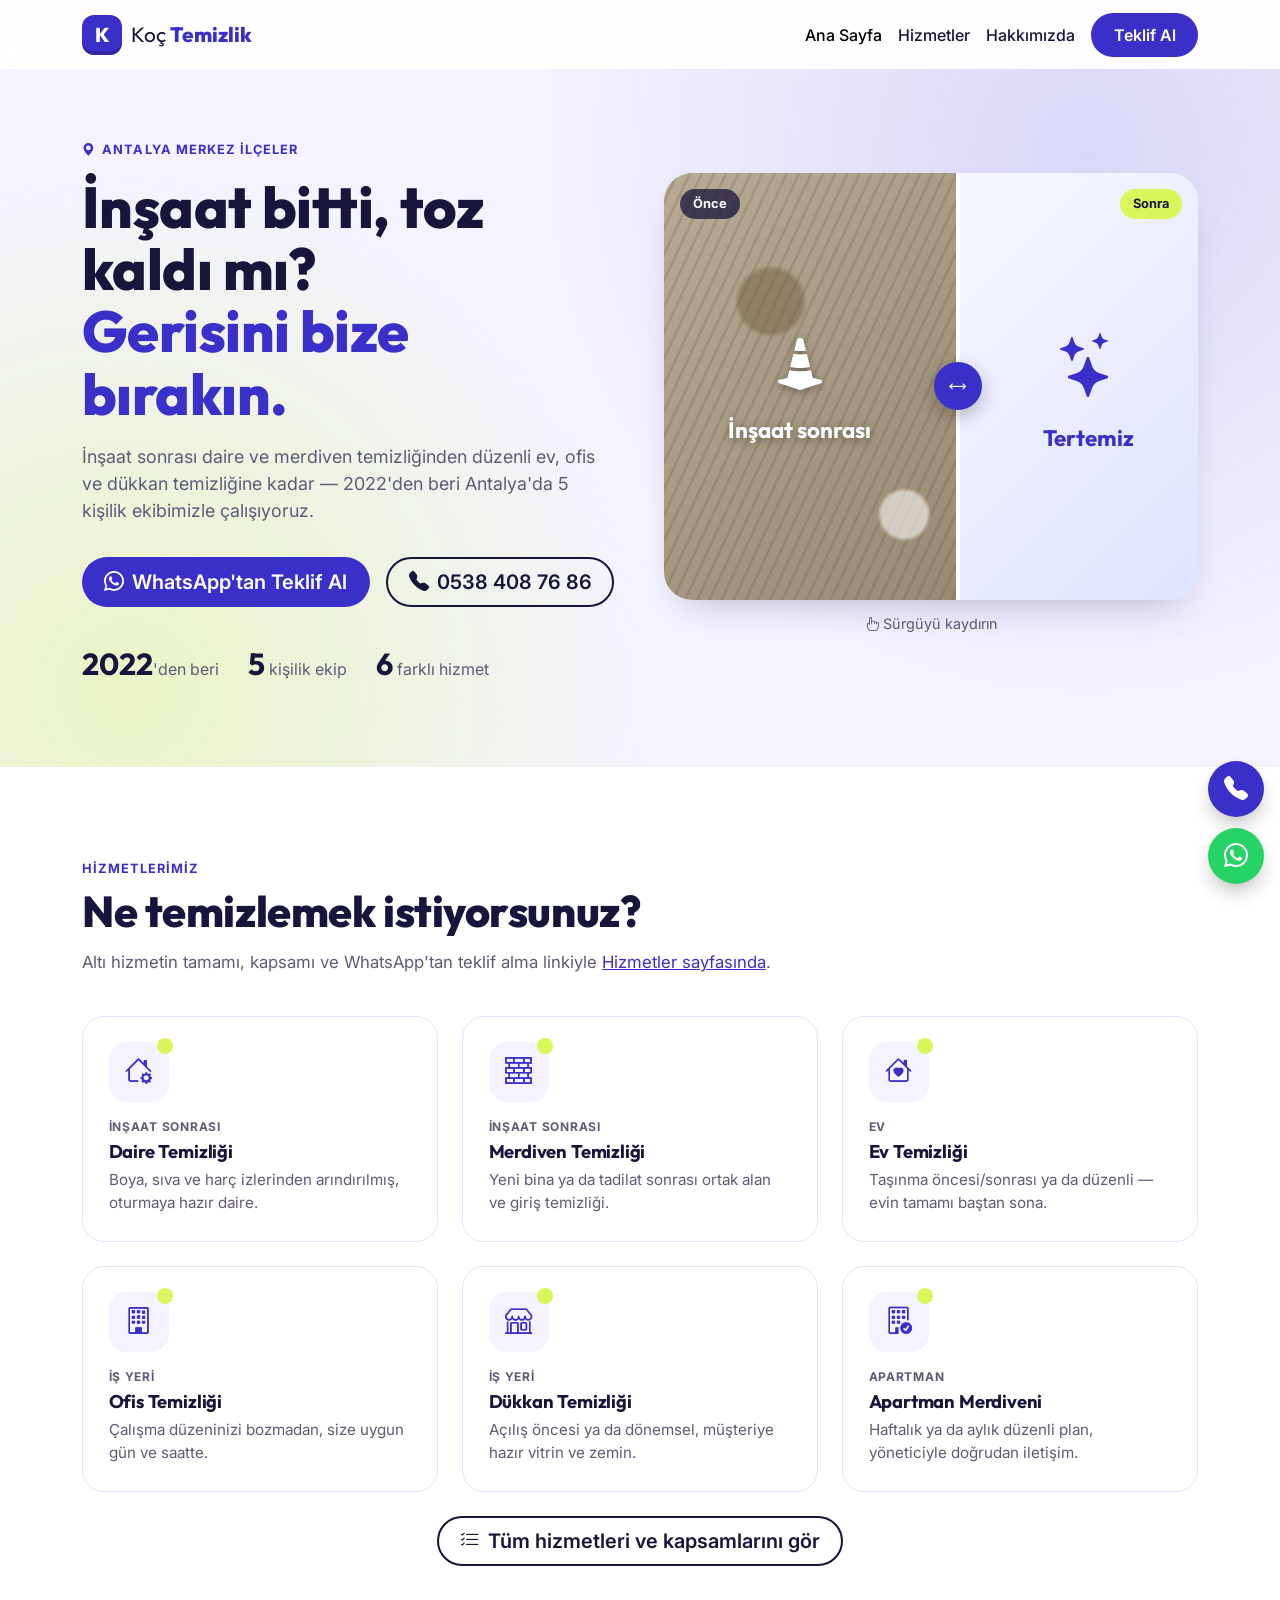
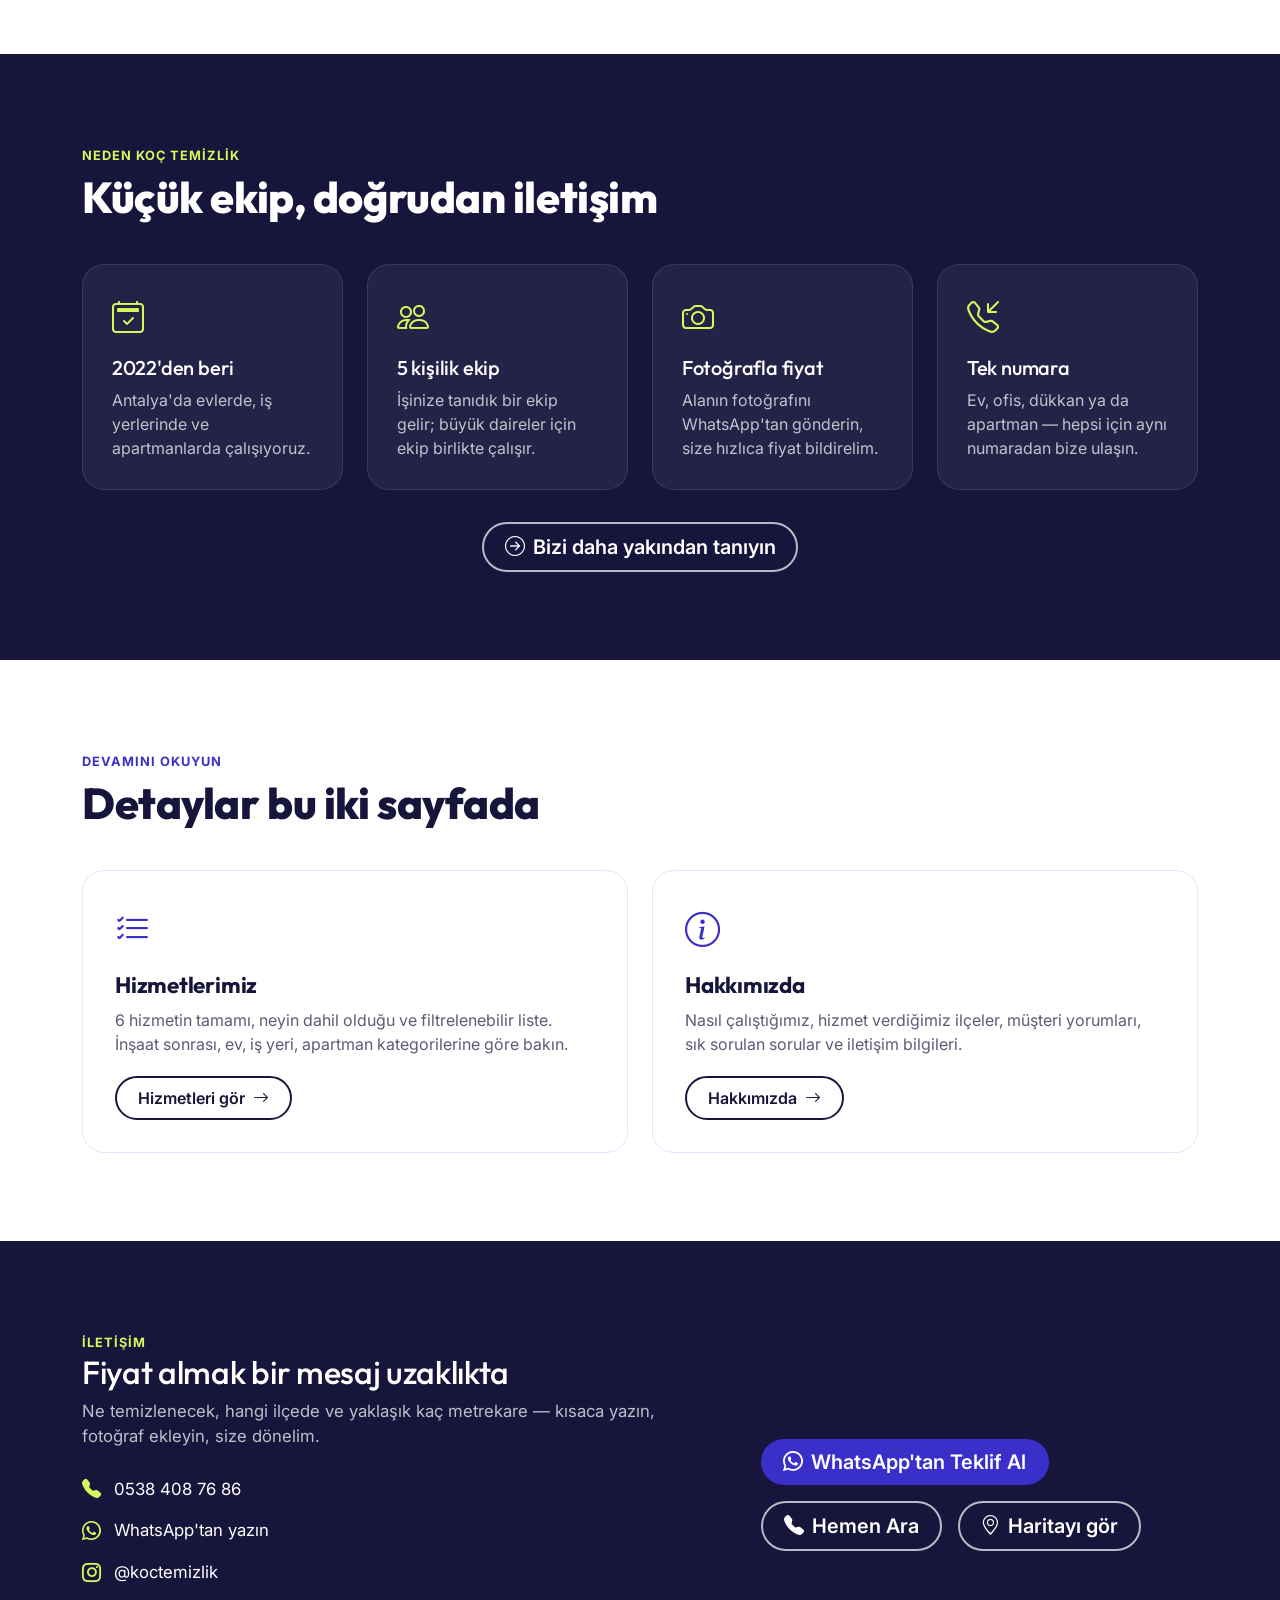
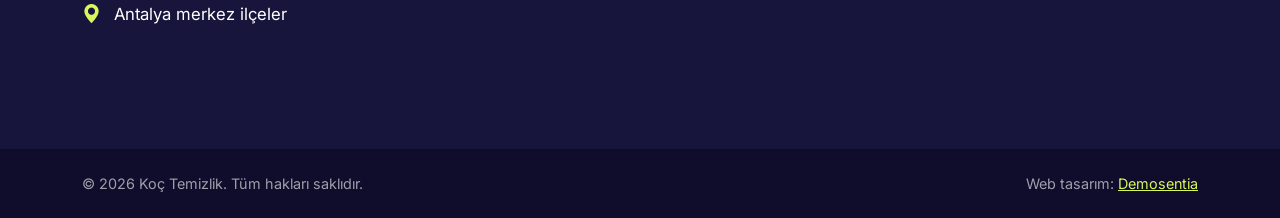
==== commit 3fab9264: "Tek sayfayı 3 sayfalık Standart pakete dönüştür index.html özet + yönlendirme kartlarına indirgendi;" ====
--- a/index.html
+++ b/index.html
@@ -46,11 +46,13 @@
   <link href="https://cdn.jsdelivr.net/npm/bootstrap@5.3.3/dist/css/bootstrap.min.css" rel="stylesheet" />
   <link href="https://cdn.jsdelivr.net/npm/bootstrap-icons@1.11.3/font/bootstrap-icons.min.css" rel="stylesheet" />
   <!-- Kendi stilimiz Bootstrap'ten SONRA gelir. ?v= cache kırmak için. -->
-  <link rel="stylesheet" href="style.css?v=3" />
+  <link rel="stylesheet" href="style.css?v=4" />
 
   <!-- ============================================================
        SEO — Yapılandırılmış veri (JSON-LD). schema.org'da ayrı bir
        "temizlik şirketi" tipi yok; LocalBusiness + hizmet kataloğu.
+       Sadece ana sayfada — üç sayfa da aynı işletmeyi anlattığı için
+       tekrar etmeye gerek yok.
        ============================================================ -->
   <script type="application/ld+json">
   {
@@ -84,11 +86,13 @@
 <body>
 
   <!-- ============================================================
-       ÜST MENÜ
+       ÜST MENÜ — üç sayfa ortak (index / hizmetler / hakkimizda)
+       Menü değişirse HEPSİNDE değiştir; kontrol:
+       grep -c 'nav-item' *.html   (hepsinde aynı sayı çıkmalı)
        ============================================================ -->
   <nav class="navbar navbar-expand-lg fixed-top" id="ustMenu" aria-label="Ana menü">
     <div class="container">
-      <a class="navbar-brand" href="#ust">
+      <a class="navbar-brand" href="index.html">
         <span class="marka-isaret" aria-hidden="true">K</span>
         <span class="marka-yazi">Koç <strong>Temizlik</strong></span>
       </a>
@@ -97,12 +101,10 @@
       </button>
       <div class="collapse navbar-collapse" id="menu">
         <ul class="navbar-nav ms-auto align-items-lg-center">
-          <li class="nav-item"><a class="nav-link" href="#hizmetler">Hizmetler</a></li>
-          <li class="nav-item"><a class="nav-link" href="#neden-biz">Neden Biz</a></li>
-          <li class="nav-item"><a class="nav-link" href="#nasil">Nasıl Çalışır</a></li>
-          <li class="nav-item"><a class="nav-link" href="#yorumlar">Yorumlar</a></li>
-          <li class="nav-item"><a class="nav-link" href="#sss">SSS</a></li>
-          <li class="nav-item ms-lg-2"><a class="btn btn-marka" href="#iletisim">Teklif Al</a></li>
+          <li class="nav-item"><a class="nav-link active" aria-current="page" href="index.html">Ana Sayfa</a></li>
+          <li class="nav-item"><a class="nav-link" href="hizmetler.html">Hizmetler</a></li>
+          <li class="nav-item"><a class="nav-link" href="hakkimizda.html">Hakkımızda</a></li>
+          <li class="nav-item ms-lg-2"><a class="btn btn-marka" target="_blank" rel="noopener" href="https://wa.me/905384087686?text=Merhaba%2C%20temizlik%20i%C3%A7in%20fiyat%20almak%20istiyorum.">Teklif Al</a></li>
         </ul>
       </div>
     </div>
@@ -161,122 +163,75 @@
     </section>
 
     <!-- ============================================================
-         HİZMETLER — filtrelenebilir liste (Standart paketin vitrini)
-         Her kartın butonu WhatsApp'a o hizmetin adıyla hazır mesaj açar.
-         ============================================================ -->
-    <section class="bolum" id="hizmetler">
+         HİZMETLER — kısa özet kartları, detay hizmetler.html'de
+         ============================================================ -->
+    <section class="bolum" id="hizmetler-ozet">
       <div class="container">
         <div class="bolum-baslik">
           <span class="ust-etiket">Hizmetlerimiz</span>
           <h2>Ne temizlemek istiyorsunuz?</h2>
-          <p>Kategori seçin, size uyan hizmeti görün. Her hizmet için WhatsApp'tan fotoğraf gönderip fiyat alabilirsiniz.</p>
-        </div>
-
-        <div class="filtreler" role="group" aria-label="Hizmet filtreleri">
-          <button class="filtre aktif" data-filtre="hepsi">Tümü</button>
-          <button class="filtre" data-filtre="insaat">İnşaat sonrası</button>
-          <button class="filtre" data-filtre="ev">Ev</button>
-          <button class="filtre" data-filtre="isyeri">İş yeri</button>
-          <button class="filtre" data-filtre="apartman">Apartman</button>
-        </div>
-
-        <div class="row g-4" id="hizmetListesi">
-          <!-- Kart kalıbı: data-kategori filtre ile eşleşir (birden çok olabilir, boşlukla) -->
-          <div class="col-md-6 col-lg-4 hizmet" data-kategori="insaat ev">
-            <article class="hizmet-kart">
+          <p>Altı hizmetin tamamı, kapsamı ve WhatsApp'tan teklif alma linkiyle <a href="hizmetler.html">Hizmetler sayfasında</a>.</p>
+        </div>
+
+        <div class="row g-4">
+          <div class="col-md-6 col-lg-4">
+            <a class="hizmet-mini-kart" href="hizmetler.html#hizmet-insaat-daire">
               <div class="hizmet-ikon"><i class="bi bi-house-gear"></i></div>
               <span class="kategori-rozet">İnşaat sonrası</span>
-              <h3>İnşaat Sonrası Daire Temizliği</h3>
-              <p>Tadilat ya da yeni teslim dairelerde kalan toz, boya, sıva ve harç izlerini temizleyip daireyi oturmaya hazır hale getiriyoruz.</p>
-              <ul class="dahil">
-                <li>Boya, sıva ve harç lekeleri</li>
-                <li>Cam, pencere ve çerçeveler</li>
-                <li>Zemin, kapı ve dolap içleri</li>
-              </ul>
-              <a class="btn btn-kart" target="_blank" rel="noopener" href="https://wa.me/905384087686?text=Merhaba%2C%20in%C5%9Faat%20sonras%C4%B1%20daire%20temizli%C4%9Fi%20i%C3%A7in%20fiyat%20almak%20istiyorum."><i class="bi bi-whatsapp"></i> Bu hizmet için teklif al</a>
-            </article>
-          </div>
-
-          <div class="col-md-6 col-lg-4 hizmet" data-kategori="insaat apartman">
-            <article class="hizmet-kart">
+              <h3>Daire Temizliği</h3>
+              <p>Boya, sıva ve harç izlerinden arındırılmış, oturmaya hazır daire.</p>
+            </a>
+          </div>
+          <div class="col-md-6 col-lg-4">
+            <a class="hizmet-mini-kart" href="hizmetler.html#hizmet-insaat-merdiven">
               <div class="hizmet-ikon"><i class="bi bi-bricks"></i></div>
               <span class="kategori-rozet">İnşaat sonrası</span>
-              <h3>İnşaat Sonrası Merdiven Temizliği</h3>
-              <p>Yeni binalarda ya da tadilat sonrası ortak alanlarda merdiven, sahanlık ve girişi yoğun inşaat kirinden arındırıyoruz.</p>
-              <ul class="dahil">
-                <li>Basamak ve sahanlıklar</li>
-                <li>Korkuluk ve küpeşteler</li>
-                <li>Bina girişi ve camlar</li>
-              </ul>
-              <a class="btn btn-kart" target="_blank" rel="noopener" href="https://wa.me/905384087686?text=Merhaba%2C%20in%C5%9Faat%20sonras%C4%B1%20merdiven%20temizli%C4%9Fi%20i%C3%A7in%20fiyat%20almak%20istiyorum."><i class="bi bi-whatsapp"></i> Bu hizmet için teklif al</a>
-            </article>
-          </div>
-
-          <div class="col-md-6 col-lg-4 hizmet" data-kategori="ev">
-            <article class="hizmet-kart">
+              <h3>Merdiven Temizliği</h3>
+              <p>Yeni bina ya da tadilat sonrası ortak alan ve giriş temizliği.</p>
+            </a>
+          </div>
+          <div class="col-md-6 col-lg-4">
+            <a class="hizmet-mini-kart" href="hizmetler.html#hizmet-ev">
               <div class="hizmet-ikon"><i class="bi bi-house-heart"></i></div>
               <span class="kategori-rozet">Ev</span>
               <h3>Ev Temizliği</h3>
-              <p>Taşınma öncesi ya da sonrası, bayram öncesi ya da düzenli — evinizin tamamını baştan sona temizliyoruz.</p>
-              <ul class="dahil">
-                <li>Mutfak ve banyo detaylı</li>
-                <li>Cam ve pencereler</li>
-                <li>Zemin ve toz alma</li>
-              </ul>
-              <a class="btn btn-kart" target="_blank" rel="noopener" href="https://wa.me/905384087686?text=Merhaba%2C%20ev%20temizli%C4%9Fi%20i%C3%A7in%20fiyat%20almak%20istiyorum."><i class="bi bi-whatsapp"></i> Bu hizmet için teklif al</a>
-            </article>
-          </div>
-
-          <div class="col-md-6 col-lg-4 hizmet" data-kategori="isyeri">
-            <article class="hizmet-kart">
+              <p>Taşınma öncesi/sonrası ya da düzenli — evin tamamı baştan sona.</p>
+            </a>
+          </div>
+          <div class="col-md-6 col-lg-4">
+            <a class="hizmet-mini-kart" href="hizmetler.html#hizmet-ofis">
               <div class="hizmet-ikon"><i class="bi bi-building"></i></div>
               <span class="kategori-rozet">İş yeri</span>
               <h3>Ofis Temizliği</h3>
-              <p>Çalışma düzeninizi bozmadan, size uygun gün ve saatte ofisinizi temiz ve düzenli tutuyoruz.</p>
-              <ul class="dahil">
-                <li>Masa, ekipman ve ortak alanlar</li>
-                <li>Mutfak ve tuvaletler</li>
-                <li>Tek seferlik ya da düzenli</li>
-              </ul>
-              <a class="btn btn-kart" target="_blank" rel="noopener" href="https://wa.me/905384087686?text=Merhaba%2C%20ofis%20temizli%C4%9Fi%20i%C3%A7in%20fiyat%20almak%20istiyorum."><i class="bi bi-whatsapp"></i> Bu hizmet için teklif al</a>
-            </article>
-          </div>
-
-          <div class="col-md-6 col-lg-4 hizmet" data-kategori="isyeri insaat">
-            <article class="hizmet-kart">
+              <p>Çalışma düzeninizi bozmadan, size uygun gün ve saatte.</p>
+            </a>
+          </div>
+          <div class="col-md-6 col-lg-4">
+            <a class="hizmet-mini-kart" href="hizmetler.html#hizmet-dukkan">
               <div class="hizmet-ikon"><i class="bi bi-shop"></i></div>
               <span class="kategori-rozet">İş yeri</span>
               <h3>Dükkan Temizliği</h3>
-              <p>Açılış öncesi, tadilat sonrası ya da dönemsel — dükkanınızı müşteriye hazır hale getiriyoruz.</p>
-              <ul class="dahil">
-                <li>Vitrin ve cephe camları</li>
-                <li>Raf, tezgâh ve zemin</li>
-                <li>Açılış öncesi detaylı temizlik</li>
-              </ul>
-              <a class="btn btn-kart" target="_blank" rel="noopener" href="https://wa.me/905384087686?text=Merhaba%2C%20d%C3%BCkkan%20temizli%C4%9Fi%20i%C3%A7in%20fiyat%20almak%20istiyorum."><i class="bi bi-whatsapp"></i> Bu hizmet için teklif al</a>
-            </article>
-          </div>
-
-          <div class="col-md-6 col-lg-4 hizmet" data-kategori="apartman">
-            <article class="hizmet-kart">
+              <p>Açılış öncesi ya da dönemsel, müşteriye hazır vitrin ve zemin.</p>
+            </a>
+          </div>
+          <div class="col-md-6 col-lg-4">
+            <a class="hizmet-mini-kart" href="hizmetler.html#hizmet-apartman">
               <div class="hizmet-ikon"><i class="bi bi-building-check"></i></div>
               <span class="kategori-rozet">Apartman</span>
-              <h3>Apartman Merdiven Temizliği</h3>
-              <p>Apartman ve siteler için haftalık ya da aylık düzenli merdiven temizliği. Yöneticilerle doğrudan çalışıyoruz.</p>
-              <ul class="dahil">
-                <li>Merdiven, sahanlık ve asansör önü</li>
-                <li>Giriş kapısı ve camlar</li>
-                <li>Haftalık / aylık plan</li>
-              </ul>
-              <a class="btn btn-kart" target="_blank" rel="noopener" href="https://wa.me/905384087686?text=Merhaba%2C%20apartman%20merdiven%20temizli%C4%9Fi%20i%C3%A7in%20fiyat%20almak%20istiyorum."><i class="bi bi-whatsapp"></i> Bu hizmet için teklif al</a>
-            </article>
-          </div>
-        </div>
-      </div>
-    </section>
-
-    <!-- ============================================================
-         NEDEN BİZ
+              <h3>Apartman Merdiveni</h3>
+              <p>Haftalık ya da aylık düzenli plan, yöneticiyle doğrudan iletişim.</p>
+            </a>
+          </div>
+        </div>
+
+        <div class="text-center mt-4">
+          <a href="hizmetler.html" class="btn btn-cizgi btn-lg"><i class="bi bi-list-check"></i> Tüm hizmetleri ve kapsamlarını gör</a>
+        </div>
+      </div>
+    </section>
+
+    <!-- ============================================================
+         NEDEN BİZ — ana sayfada kısa değer önerisi
          ============================================================ -->
     <section class="bolum bolum-koyu" id="neden-biz">
       <div class="container">
@@ -314,155 +269,49 @@
             </div>
           </div>
         </div>
-      </div>
-    </section>
-
-    <!-- ============================================================
-         NASIL ÇALIŞIR — 3 adım
-         ============================================================ -->
-    <section class="bolum" id="nasil">
+        <div class="text-center mt-2">
+          <a href="hakkimizda.html" class="btn btn-cizgi-acik btn-lg mt-4"><i class="bi bi-arrow-right-circle"></i> Bizi daha yakından tanıyın</a>
+        </div>
+      </div>
+    </section>
+
+    <!-- ============================================================
+         SAYFALARA YÖNLENDİREN KARTLAR
+         ============================================================ -->
+    <section class="bolum" id="sayfalar">
       <div class="container">
         <div class="bolum-baslik">
-          <span class="ust-etiket">Nasıl çalışır</span>
-          <h2>Üç adımda temiz bir alan</h2>
-        </div>
-        <ol class="adimlar">
-          <li>
-            <span class="adim-no">1</span>
-            <h3>Yazın ya da arayın</h3>
-            <p>Ne temizlenecek, kaç metrekare, hangi ilçe — kısaca anlatın, varsa fotoğraf gönderin.</p>
-          </li>
-          <li>
-            <span class="adim-no">2</span>
-            <h3>Fiyat ve gün belirleyelim</h3>
-            <p>İşe göre fiyatı bildirir, size uygun gün ve saati birlikte planlarız.</p>
-          </li>
-          <li>
-            <span class="adim-no">3</span>
-            <h3>Ekip gelir, teslim eder</h3>
-            <p>Temizlik biter, alanı birlikte kontrol eder, teslim ederiz.</p>
-          </li>
-        </ol>
-
-        <!-- Hizmet bölgeleri: "Antalya merkez ilçeler" -->
-        <div class="bolgeler">
-          <h3><i class="bi bi-geo-alt"></i> Hizmet verdiğimiz ilçeler</h3>
-          <ul>
-            <li>Muratpaşa</li>
-            <li>Kepez</li>
-            <li>Konyaaltı</li>
-            <li>Aksu</li>
-            <li>Döşemealtı</li>
-          </ul>
-        </div>
-      </div>
-    </section>
-
-    <!-- ============================================================
-         YORUMLAR — kaydırmalı liste (kütüphanesiz, scroll-snap)
-         ⚠️ Bunlar ÖRNEK yorumlardır. Gerçek müşteri yorumları gelince
-         değiştirilmeli, değiştirilene kadar "örnek" notu kalmalı.
-         ============================================================ -->
-    <section class="bolum bolum-acik" id="yorumlar">
-      <div class="container">
-        <div class="bolum-baslik d-flex flex-wrap justify-content-between align-items-end gap-3">
-          <div>
-            <span class="ust-etiket">Müşteri yorumları</span>
-            <h2>Temizlikten sonra söylenenler</h2>
-            <p class="demo-not mb-0">Aşağıdakiler örnek yorumlardır; gerçek müşteri yorumlarıyla değiştirilecektir.</p>
-          </div>
-          <div class="kaydir-butonlar">
-            <button class="kaydir" data-yon="-1" aria-label="Önceki yorum"><i class="bi bi-arrow-left"></i></button>
-            <button class="kaydir" data-yon="1" aria-label="Sonraki yorum"><i class="bi bi-arrow-right"></i></button>
-          </div>
-        </div>
-        <div class="yorum-serit" id="yorumSerit" tabindex="0" aria-label="Yorumlar">
-          <blockquote class="yorum">
-            <div class="yildiz" aria-label="5 yıldız"><i class="bi bi-star-fill"></i><i class="bi bi-star-fill"></i><i class="bi bi-star-fill"></i><i class="bi bi-star-fill"></i><i class="bi bi-star-fill"></i></div>
-            <p>"Tadilattan sonra evde her yer toz içindeydi. Ekip bir günde toparladı, camlardaki boya lekelerine kadar temizlendi."</p>
-            <footer>Örnek yorum · Konyaaltı, daire</footer>
-          </blockquote>
-          <blockquote class="yorum">
-            <div class="yildiz" aria-label="5 yıldız"><i class="bi bi-star-fill"></i><i class="bi bi-star-fill"></i><i class="bi bi-star-fill"></i><i class="bi bi-star-fill"></i><i class="bi bi-star-fill"></i></div>
-            <p>"Apartmanımızın merdivenlerini artık düzenli onlar temizliyor. Ne zaman geleceklerini önceden haber veriyorlar."</p>
-            <footer>Örnek yorum · Muratpaşa, apartman yöneticisi</footer>
-          </blockquote>
-          <blockquote class="yorum">
-            <div class="yildiz" aria-label="5 yıldız"><i class="bi bi-star-fill"></i><i class="bi bi-star-fill"></i><i class="bi bi-star-fill"></i><i class="bi bi-star-fill"></i><i class="bi bi-star-fill"></i></div>
-            <p>"Dükkanı açmadan önce çağırdık. Vitrin camından rafların arkasına kadar her yer pırıl pırıl oldu."</p>
-            <footer>Örnek yorum · Kepez, dükkan</footer>
-          </blockquote>
-          <blockquote class="yorum">
-            <div class="yildiz" aria-label="5 yıldız"><i class="bi bi-star-fill"></i><i class="bi bi-star-fill"></i><i class="bi bi-star-fill"></i><i class="bi bi-star-fill"></i><i class="bi bi-star-fill"></i></div>
-            <p>"Fotoğrafları WhatsApp'tan attım, aynı gün fiyat geldi. Ofisi hafta sonu temizlediler, pazartesi işimize kaldığımız yerden devam ettik."</p>
-            <footer>Örnek yorum · Muratpaşa, ofis</footer>
-          </blockquote>
-        </div>
-      </div>
-    </section>
-
-    <!-- ============================================================
-         SSS — Bootstrap akordeon
-         ⚠️ Cevaplar taslaktır, Hakan Bey'le teyit edilecek (README).
-         ============================================================ -->
-    <section class="bolum" id="sss">
-      <div class="container dar">
-        <div class="bolum-baslik text-center">
-          <span class="ust-etiket">Sıkça sorulan sorular</span>
-          <h2>Aklınıza takılanlar</h2>
-        </div>
-        <div class="accordion" id="sssListe">
-          <div class="accordion-item">
-            <h3 class="accordion-header">
-              <button class="accordion-button" type="button" data-bs-toggle="collapse" data-bs-target="#s1" aria-expanded="true" aria-controls="s1">Fiyat nasıl belirleniyor?</button>
-            </h3>
-            <div id="s1" class="accordion-collapse collapse show" data-bs-parent="#sssListe">
-              <div class="accordion-body">Fiyat; alanın büyüklüğüne, kir durumuna (inşaat sonrası mı, düzenli mi) ve işin kapsamına göre belirlenir. Fotoğraf gönderirseniz daha hızlı ve net fiyat verebiliriz.</div>
-            </div>
-          </div>
-          <div class="accordion-item">
-            <h3 class="accordion-header">
-              <button class="accordion-button collapsed" type="button" data-bs-toggle="collapse" data-bs-target="#s2" aria-expanded="false" aria-controls="s2">Temizlik malzemesini kim getiriyor?</button>
-            </h3>
-            <div id="s2" class="accordion-collapse collapse" data-bs-parent="#sssListe">
-              <div class="accordion-body">Ekibimiz işe uygun malzeme ve ekipmanla gelir. Özel bir ürün kullanılmasını istiyorsanız önceden haber vermeniz yeterli.</div>
-            </div>
-          </div>
-          <div class="accordion-item">
-            <h3 class="accordion-header">
-              <button class="accordion-button collapsed" type="button" data-bs-toggle="collapse" data-bs-target="#s3" aria-expanded="false" aria-controls="s3">İnşaat sonrası temizlik ne kadar sürer?</button>
-            </h3>
-            <div id="s3" class="accordion-collapse collapse" data-bs-parent="#sssListe">
-              <div class="accordion-body">Dairenin büyüklüğüne ve kirin yoğunluğuna göre değişir. Keşif ya da fotoğraf sonrası size tahmini süreyi bildiririz.</div>
-            </div>
-          </div>
-          <div class="accordion-item">
-            <h3 class="accordion-header">
-              <button class="accordion-button collapsed" type="button" data-bs-toggle="collapse" data-bs-target="#s4" aria-expanded="false" aria-controls="s4">Hangi ilçelere geliyorsunuz?</button>
-            </h3>
-            <div id="s4" class="accordion-collapse collapse" data-bs-parent="#sssListe">
-              <div class="accordion-body">Antalya merkez ilçeler: Muratpaşa, Kepez, Konyaaltı, Aksu ve Döşemealtı.</div>
-            </div>
-          </div>
-          <div class="accordion-item">
-            <h3 class="accordion-header">
-              <button class="accordion-button collapsed" type="button" data-bs-toggle="collapse" data-bs-target="#s5" aria-expanded="false" aria-controls="s5">Apartmanlar için düzenli anlaşma yapıyor musunuz?</button>
-            </h3>
-            <div id="s5" class="accordion-collapse collapse" data-bs-parent="#sssListe">
-              <div class="accordion-body">Evet. Apartman ve siteler için haftalık ya da aylık düzenli merdiven temizliği planı yapıyoruz; yöneticiyle doğrudan çalışıyoruz.</div>
-            </div>
-          </div>
-        </div>
-      </div>
-    </section>
-
-    <!-- ============================================================
-         İLETİŞİM
-         ============================================================ -->
-    <section class="bolum bolum-koyu" id="iletisim">
+          <span class="ust-etiket">Devamını okuyun</span>
+          <h2>Detaylar bu iki sayfada</h2>
+        </div>
+        <div class="row g-4">
+          <div class="col-md-6">
+            <a class="yonlendirme-kart" href="hizmetler.html">
+              <i class="bi bi-list-check"></i>
+              <h3>Hizmetlerimiz</h3>
+              <p>6 hizmetin tamamı, neyin dahil olduğu ve filtrelenebilir liste. İnşaat sonrası, ev, iş yeri, apartman kategorilerine göre bakın.</p>
+              <span class="btn btn-cizgi">Hizmetleri gör <i class="bi bi-arrow-right"></i></span>
+            </a>
+          </div>
+          <div class="col-md-6">
+            <a class="yonlendirme-kart" href="hakkimizda.html">
+              <i class="bi bi-info-circle"></i>
+              <h3>Hakkımızda</h3>
+              <p>Nasıl çalıştığımız, hizmet verdiğimiz ilçeler, müşteri yorumları, sık sorulan sorular ve iletişim bilgileri.</p>
+              <span class="btn btn-cizgi">Hakkımızda <i class="bi bi-arrow-right"></i></span>
+            </a>
+          </div>
+        </div>
+      </div>
+    </section>
+
+    <!-- ============================================================
+         KISA İLETİŞİM ŞERİDİ — tam form/harita hakkimizda.html'de
+         ============================================================ -->
+    <section class="bolum bolum-koyu" id="iletisim-ozet">
       <div class="container">
         <div class="row g-5 align-items-center">
-          <div class="col-lg-6">
+          <div class="col-lg-7">
             <span class="ust-etiket">İletişim</span>
             <h2>Fiyat almak bir mesaj uzaklıkta</h2>
             <p class="iletisim-alt">Ne temizlenecek, hangi ilçede ve yaklaşık kaç metrekare — kısaca yazın, fotoğraf ekleyin, size dönelim.</p>
@@ -472,15 +321,12 @@
               <li><i class="bi bi-instagram"></i> <a href="https://www.instagram.com/koctemizlik/" target="_blank" rel="noopener">@koctemizlik</a></li>
               <li><i class="bi bi-geo-alt-fill"></i> Antalya merkez ilçeler</li>
             </ul>
+          </div>
+          <div class="col-lg-5">
             <div class="d-flex flex-wrap gap-3">
               <a href="https://wa.me/905384087686?text=Merhaba%2C%20temizlik%20i%C3%A7in%20fiyat%20almak%20istiyorum." target="_blank" rel="noopener" class="btn btn-marka btn-lg"><i class="bi bi-whatsapp"></i> WhatsApp'tan Teklif Al</a>
               <a href="tel:+905384087686" class="btn btn-cizgi-acik btn-lg"><i class="bi bi-telephone-fill"></i> Hemen Ara</a>
-            </div>
-          </div>
-          <div class="col-lg-6">
-            <!-- Adres paylaşılmadığı için harita Antalya merkezini gösterir -->
-            <div class="harita">
-              <iframe title="Antalya hizmet bölgesi haritası" src="https://www.google.com/maps?q=Antalya&z=11&output=embed" loading="lazy" referrerpolicy="no-referrer-when-downgrade"></iframe>
+              <a href="hakkimizda.html#iletisim" class="btn btn-cizgi-acik btn-lg"><i class="bi bi-geo-alt"></i> Haritayı gör</a>
             </div>
           </div>
         </div>
@@ -505,6 +351,6 @@
   </div>
 
   <script src="https://cdn.jsdelivr.net/npm/bootstrap@5.3.3/dist/js/bootstrap.bundle.min.js"></script>
-  <script src="script.js?v=1"></script>
+  <script src="script.js?v=2"></script>
 </body>
 </html>
--- a/style.css
+++ b/style.css
@@ -137,6 +137,40 @@
 .surgu:focus-visible + .tutamac, .once-sonra:focus-within .tutamac i { outline: 3px solid var(--limon); }
 .surgu-ipucu { text-align: center; color: var(--gri); font-size: .9rem; margin-top: .8rem; }
 
+/* ---------------- Sayfa başlığı (hizmetler.html / hakkimizda.html) ---------------- */
+.sayfa-hero {
+  padding-block: 7.5rem 3rem;
+  background:
+    radial-gradient(circle at 85% 20%, rgba(59,47,201,.14), transparent 45%),
+    radial-gradient(circle at 10% 90%, rgba(215,247,91,.3), transparent 40%),
+    var(--lavanta);
+}
+.sayfa-hero h1 { font-size: clamp(1.9rem, 4.4vw, 2.9rem); font-weight: 800; margin-block: .5rem .7rem; }
+.sayfa-hero p { color: var(--gri); font-size: 1.05rem; max-width: 620px; margin-inline: auto; }
+@media (max-width: 767.98px) { .sayfa-hero { padding-block: 6.5rem 2.5rem; } }
+
+/* ---------------- Ana sayfa: hizmet özet kartı (link, filtresiz) ---------------- */
+.hizmet-mini-kart {
+  display: flex; flex-direction: column; height: 100%; padding: 1.6rem; border-radius: 22px;
+  border: 1px solid var(--lavanta-2); background: var(--beyaz); text-decoration: none; color: inherit;
+  transition: transform .25s, box-shadow .25s;
+}
+.hizmet-mini-kart:hover { transform: translateY(-4px); box-shadow: var(--golge); color: inherit; }
+.hizmet-mini-kart h3 { font-size: 1.15rem; font-weight: 700; margin-block: .3rem .4rem; }
+.hizmet-mini-kart p { color: var(--gri); margin: 0; font-size: .95rem; }
+
+/* ---------------- Ana sayfa: sayfalara yönlendiren büyük kartlar ---------------- */
+.yonlendirme-kart {
+  display: flex; flex-direction: column; height: 100%; padding: 2rem; border-radius: 22px;
+  border: 1px solid var(--lavanta-2); background: var(--beyaz); text-decoration: none; color: inherit;
+  transition: transform .25s, box-shadow .25s;
+}
+.yonlendirme-kart:hover { transform: translateY(-4px); box-shadow: var(--golge); color: inherit; }
+.yonlendirme-kart > i { font-size: 2.2rem; color: var(--indigo); margin-bottom: 1rem; }
+.yonlendirme-kart h3 { font-size: 1.4rem; font-weight: 700; margin-bottom: .6rem; }
+.yonlendirme-kart p { color: var(--gri); flex: 1; margin-bottom: 1.2rem; }
+.yonlendirme-kart .btn { align-self: flex-start; pointer-events: none; }
+
 /* ---------------- Hizmet filtresi ve kartlar ---------------- */
 .filtreler { display: flex; flex-wrap: wrap; gap: .6rem; margin-bottom: 2rem; }
 .filtre {
